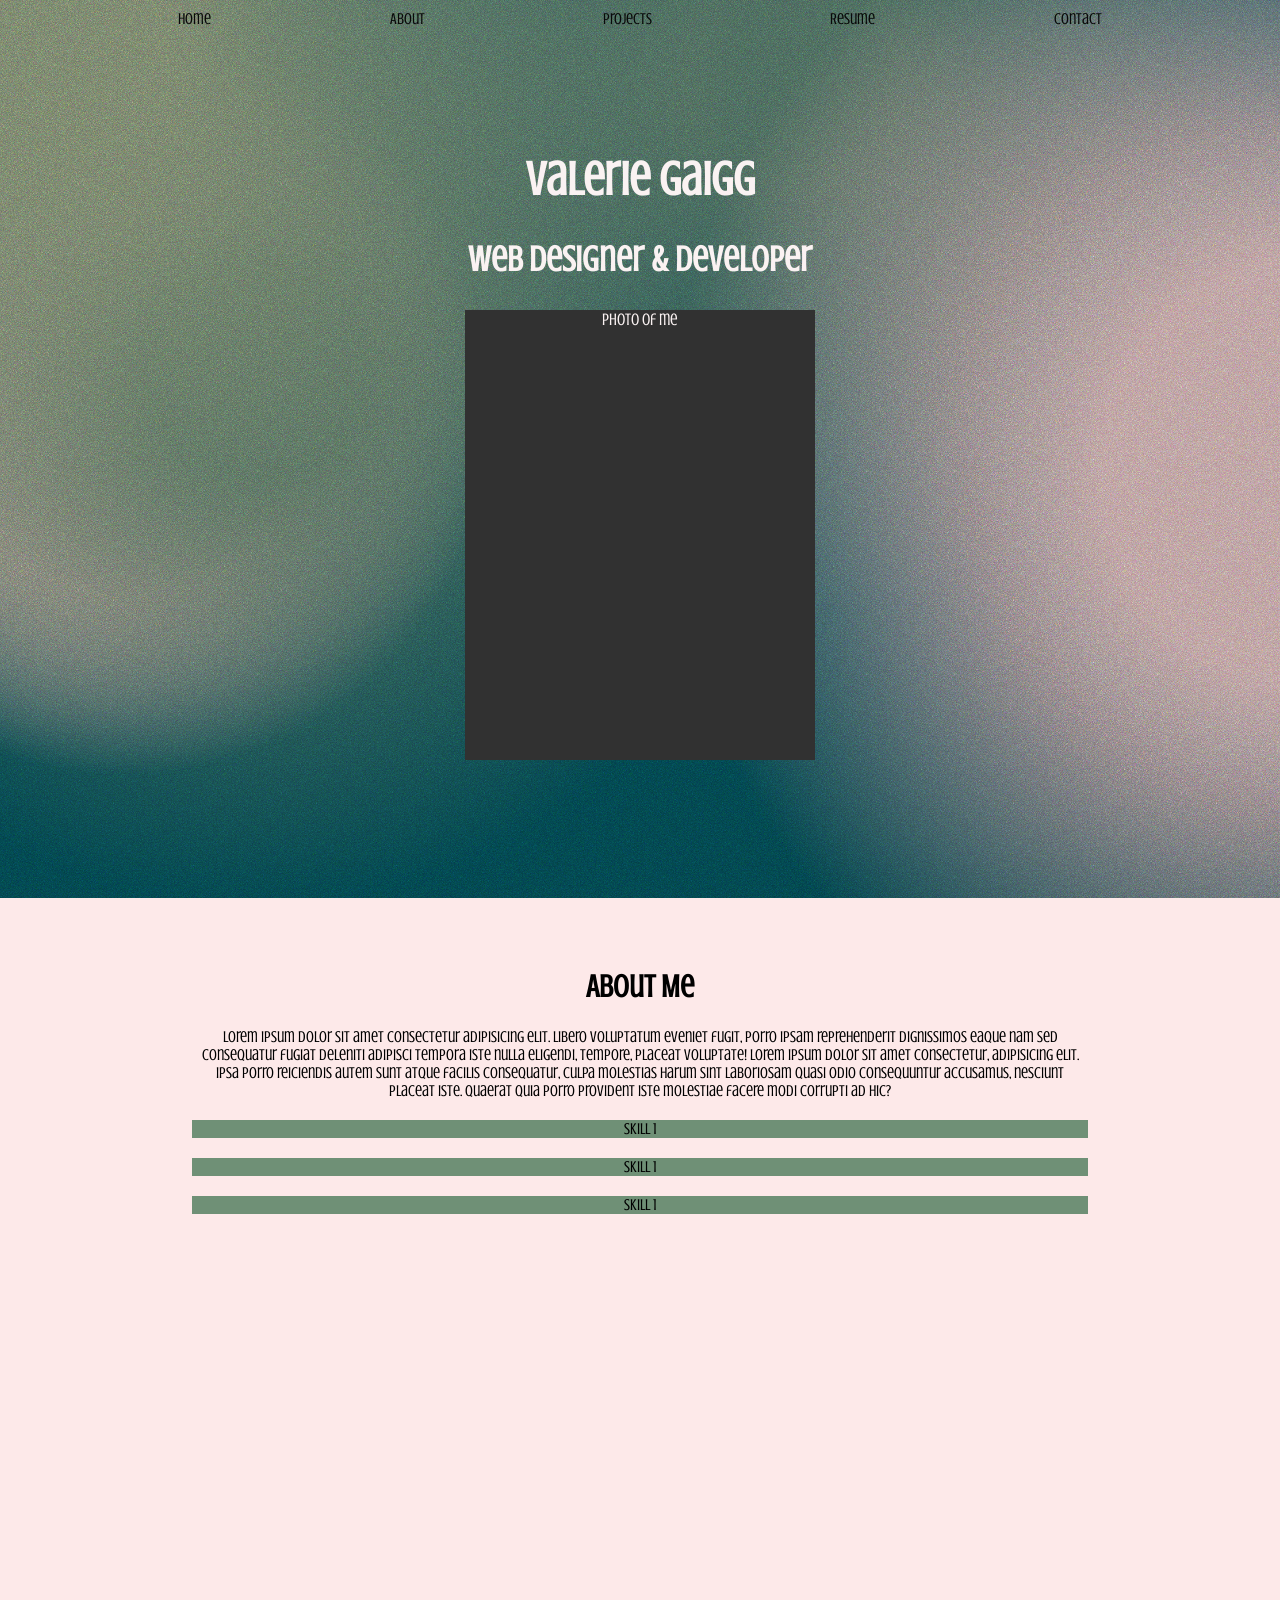
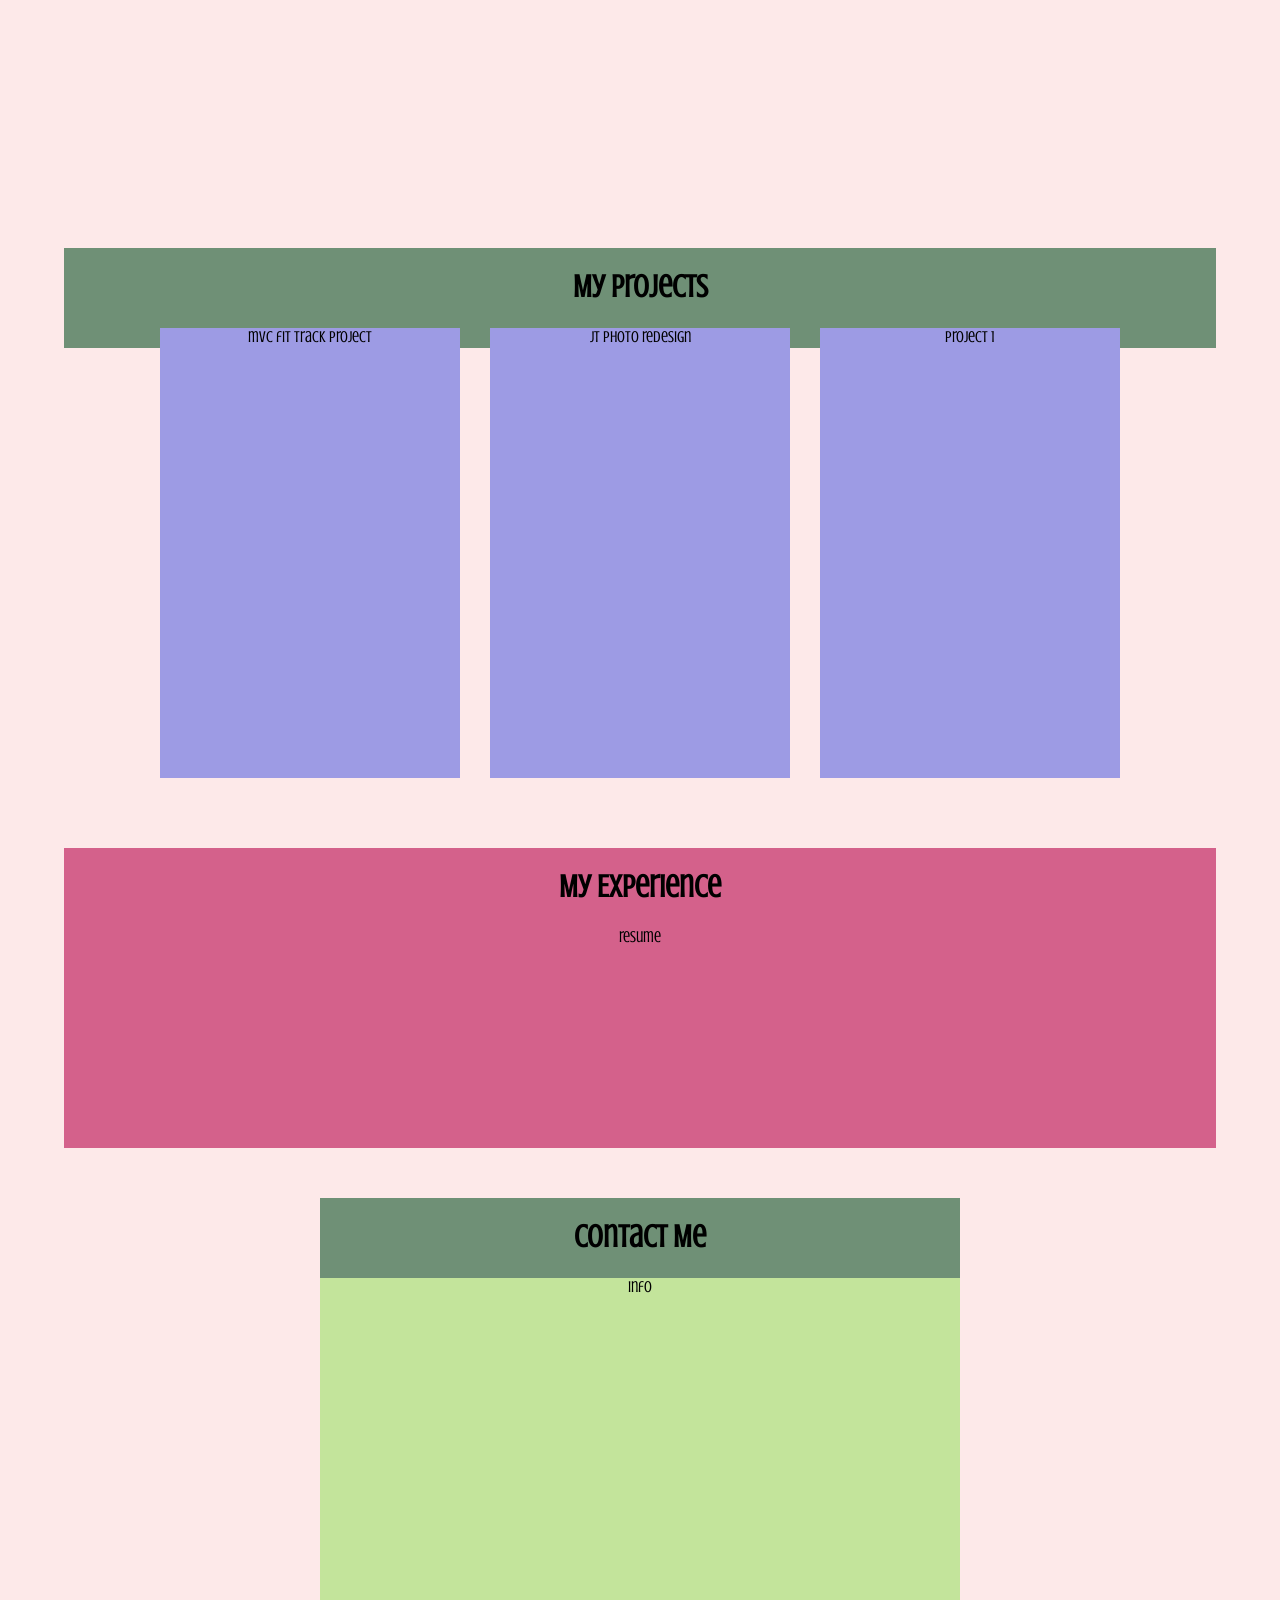
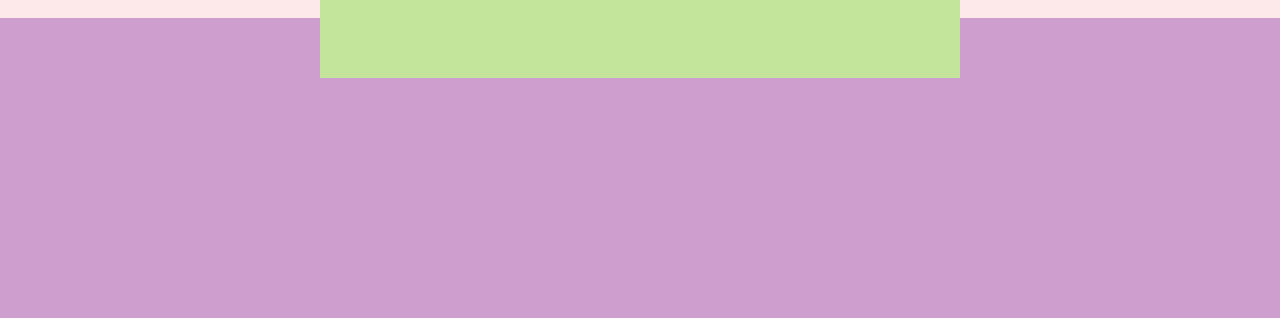
==== index.html @ 93179ba7 "commit 2" ====
<!DOCTYPE html>
<html lang="en">
<head>
    <meta charset="UTF-8">
    <meta name="viewport" content="width=device-width, initial-scale=1.0">
    <link rel="stylesheet" href="style.css">
    <title>Document</title>
</head>
<body>
    <main>
        <nav>
                <a href="#hero">Home</a>
                <a href="#about">About</a>
                <a href="#projects">Projects</a>
                <a href="#resume">Resume</a>
                <a href="#contact">Contact</a>
            </nav>
        <div id="hero" class="hero"> 
        </div>
        <div class="profile">
            <h1>Valerie Gaigg</h1>
            <h2>Web Designer & Developer</h2>
            <div class="profilepic"> photo of me </div>
        </div>
        <div id="about" class="about">
            <div>
                <h1>About Me</h1>
            <p>Lorem ipsum dolor sit amet consectetur adipisicing   elit. Libero voluptatum eveniet fugit, porro ipsam reprehenderit dignissimos eaque nam sed consequatur fugiat deleniti adipisci tempora iste nulla eligendi, tempore, placeat voluptate! Lorem ipsum dolor sit amet consectetur, adipisicing elit. Ipsa porro reiciendis autem sunt atque facilis consequatur, culpa molestias harum sint laboriosam quasi odio consequuntur accusamus, nesciunt placeat iste. Quaerat quia porro provident iste molestiae facere modi corrupti ad hic?</p>
            </div>
            <div>skill 1</div>
            <div>skill 1</div>
            <div>skill 1</div>
        </div>
        <div id="projects" class="projects">
            <div>
                <h1>My Projects</h1>
                <div class="prj">
                    <div>mvc fit track project</div>
                    <div>jt photo redesign</div>
                    <div>project 1</div>
                </div>
            </div>
        </div> 
        <div id="resume" class="resume">
                <h1>My Experience</h1>
                <div>resume</div>
        </div>
        <div id="contact" class="contact">
                <h1>Contact Me</h1>
                <div>info</div>
        </div>
        
        <footer></footer>
    </main>
</body>
</html>
---- style.css ----
@font-face {
    font-family: 'Crushed Regular';
    font-style: normal;
    font-weight: 200;
    src: local('Crushed Regular'), url('Crushed-Regular.woff') format('woff');
    }

body{
    --background: rgb(253, 233, 233);
    margin: 0;
    padding: 0;
    font-family:'Crushed Regular';
    font-size: 1em;  
    background-color: var(--background);
}

main{
    margin-left: auto;
    margin-right: auto;
    width: 100%;
    display: flex;
    justify-content: center;
    align-items: center;
    flex-direction: column;
    text-align: center;
}

nav{
    position: sticky;
    z-index: 10;
    top: 10px;
    width: 100%;
    display: flex;
    justify-content: space-evenly;
}
nav a {
    color: rgb(9, 9, 9);
    text-decoration: none;
}
nav a:hover {
    color: rgb(56, 96, 91);
}

h1{
    text-align: center;
}

.hero{
    margin-top: -20px;
    width: 100%;
    height: 100vh;
}
.profile{
    position: absolute;
    top: 120px;
    color:rgb(250, 242, 242);
    text-align: center;
    font-size: 1.5em;
    width: 100%;
    height: 600px;
}
.profilepic{
    font-size: .7em;
    margin-left: auto;
    margin-right: auto;
    width: 350px;
    height: 450px;
    background-color: rgb(49, 49, 49);
    
}
.about{
    height: 100vh;
    padding-top: 50px;
}
.about div{
    margin: 20px auto;
    width: 70%;
    background-color: rgb(111, 144, 118);
}
.about div:first-of-type{
    margin-top: 0px;
    background-color: var(--background);
}

.projects{
    background-color: rgb(111, 144, 118);
    margin: 0px 0px 0px 0px;
    width: 90%;
    height: 100px;
}
.prj{
    display: flex;
    justify-content: center;
    align-items: center;
    gap: 30px;
}
.prj div{
    width: 300px;
    height: 450px;
    background-color: rgb(157, 155, 228);
}

.resume{
    width: 90%;
    height: 300px;
    margin: 500px 0px 0px 0px;
    background-color: rgb(212, 97, 139);
}

.contact{
    background-color: rgb(111, 144, 118);
    position: relative;
    z-index: 2;
    width: 50%;
    margin: 50px 0px 0px 0px;
}
.contact div{
    height: 400px;
    background-color: rgb(195, 228, 155);
}


footer{
    position: relative;
    z-index: 1;
    margin-top: -60px;
    width: 100%;
    height: 300px;
    background-color: rgb(206, 159, 206);
}

@media (max-width: 700px) {
    .prj{
        flex-direction: column;
    }

    .resume{
        margin-top: 1480px;
    }
}


@keyframes ani-hero {
    0% {
        --s-start-0: 9.607184652436587%;
        --s-end-0: 46.553805035598664%;
        --c-0: hsla(90, 10%, 41%, 1);
        --x-0: 2%;
        --y-0: 3%;
        --c-1: hsla(155, 17%, 31%, 1);
        --s-start-1: 9.607184652436587%;
        --s-end-1: 46.553805035598664%;
        --x-1: 20%;
        --y-1: 41%;
        --y-2: 52.52623912935307%;
        --x-2: 102.92309647524728%;
        --c-2: hsla(1, 17%, 62%, 1);
        --s-start-2: 15.296741273787811%;
        --s-end-2: 46.736404479143886%;
        --y-3: 45.18807593562202%;
        --x-3: 9.69991016871257%;
        --c-3: hsla(1, 17%, 62%, 1);
        --s-start-3: 15.296741273787811%;
        --s-end-3: 29.445605557320256%;
        --y-4: 9%;
        --x-4: 62%;
        --s-start-4: 9.607184652436587%;
        --s-end-4: 46.553805035598664%;
        --c-4: hsla(155, 17%, 31%, 1);
        --y-5: 88.97221474282834%;
        --x-5: 90.14936773382772%;
        --s-start-5: 7.386401940264009%;
        --s-end-5: 28.726764092851464%;
        --c-5: hsla(187, 87%, 13%, 1);
    }

    100% {
        --s-start-0: 9.607184652436587%;
        --s-end-0: 43.12105913304571%;
        --c-0: hsla(90, 10%, 41%, 0.57);
        --x-0: 31%;
        --y-0: 35%;
        --c-1: hsla(155, 17%, 31%, 1);
        --s-start-1: 9.607184652436587%;
        --s-end-1: 48.858759404100496%;
        --x-1: 5%;
        --y-1: 69%;
        --y-2: 102.56305145760568%;
        --x-2: 10.367964132211872%;
        --c-2: hsla(1, 17%, 62%, 1);
        --s-start-2: 9.607184652436587%;
        --s-end-2: 31.020763260806614%;
        --y-3: 0%;
        --x-3: 68%;
        --c-3: hsla(1, 17%, 62%, 1);
        --s-start-3: 9.607184652436587%;
        --s-end-3: 38.99126559584888%;
        --y-4: 76.47713542602985%;
        --x-4: 67.10976778219052%;
        --s-start-4: 9.607184652436587%;
        --s-end-4: 48.858759404100496%;
        --c-4: hsla(155, 17%, 31%, 1);
        --y-5: 61.948060859571626%;
        --x-5: 26.937063343079966%;
        --s-start-5: 9.607184652436587%;
        --s-end-5: 48.858759404100496%;
        --c-5: hsla(187, 95%, 9%, 1);
    }
}

@property --s-start-0 {
    syntax: '<percentage>';
    inherits: false;
    initial-value: 9.607184652436587%
}

@property --s-end-0 {
    syntax: '<percentage>';
    inherits: false;
    initial-value: 46.553805035598664%
}

@property --c-0 {
    syntax: '<color>';
    inherits: false;
    initial-value: hsla(90, 10%, 41%, 1)
}

@property --x-0 {
    syntax: '<percentage>';
    inherits: false;
    initial-value: 2%
}

@property --y-0 {
    syntax: '<percentage>';
    inherits: false;
    initial-value: 3%
}

@property --c-1 {
    syntax: '<color>';
    inherits: false;
    initial-value: hsla(155, 17%, 31%, 1)
}

@property --s-start-1 {
    syntax: '<percentage>';
    inherits: false;
    initial-value: 9.607184652436587%
}

@property --s-end-1 {
    syntax: '<percentage>';
    inherits: false;
    initial-value: 46.553805035598664%
}

@property --x-1 {
    syntax: '<percentage>';
    inherits: false;
    initial-value: 20%
}

@property --y-1 {
    syntax: '<percentage>';
    inherits: false;
    initial-value: 41%
}

@property --y-2 {
    syntax: '<percentage>';
    inherits: false;
    initial-value: 52.52623912935307%
}

@property --x-2 {
    syntax: '<percentage>';
    inherits: false;
    initial-value: 102.92309647524728%
}

@property --c-2 {
    syntax: '<color>';
    inherits: false;
    initial-value: hsla(1, 17%, 62%, 1)
}

@property --s-start-2 {
    syntax: '<percentage>';
    inherits: false;
    initial-value: 15.296741273787811%
}

@property --s-end-2 {
    syntax: '<percentage>';
    inherits: false;
    initial-value: 46.736404479143886%
}

@property --y-3 {
    syntax: '<percentage>';
    inherits: false;
    initial-value: 45.18807593562202%
}

@property --x-3 {
    syntax: '<percentage>';
    inherits: false;
    initial-value: 9.69991016871257%
}

@property --c-3 {
    syntax: '<color>';
    inherits: false;
    initial-value: hsla(1, 17%, 62%, 1)
}

@property --s-start-3 {
    syntax: '<percentage>';
    inherits: false;
    initial-value: 15.296741273787811%
}

@property --s-end-3 {
    syntax: '<percentage>';
    inherits: false;
    initial-value: 29.445605557320256%
}

@property --y-4 {
    syntax: '<percentage>';
    inherits: false;
    initial-value: 9%
}

@property --x-4 {
    syntax: '<percentage>';
    inherits: false;
    initial-value: 62%
}

@property --s-start-4 {
    syntax: '<percentage>';
    inherits: false;
    initial-value: 9.607184652436587%
}

@property --s-end-4 {
    syntax: '<percentage>';
    inherits: false;
    initial-value: 46.553805035598664%
}

@property --c-4 {
    syntax: '<color>';
    inherits: false;
    initial-value: hsla(155, 17%, 31%, 1)
}

@property --y-5 {
    syntax: '<percentage>';
    inherits: false;
    initial-value: 88.97221474282834%
}

@property --x-5 {
    syntax: '<percentage>';
    inherits: false;
    initial-value: 90.14936773382772%
}

@property --s-start-5 {
    syntax: '<percentage>';
    inherits: false;
    initial-value: 7.386401940264009%
}

@property --s-end-5 {
    syntax: '<percentage>';
    inherits: false;
    initial-value: 28.726764092851464%
}

@property --c-5 {
    syntax: '<color>';
    inherits: false;
    initial-value: hsla(187, 87%, 13%, 1)
}

#hero {
    --c-0: hsla(90, 10%, 41%, 1);
    --x-0: 2%;
    --y-0: 3%;
    --c-1: hsla(155, 17%, 31%, 1);
    --x-1: 20%;
    --y-1: 41%;
    --y-2: 52.52623912935307%;
    --x-2: 102.92309647524728%;
    --c-2: hsla(1, 17%, 62%, 1);
    --y-3: 45.18807593562202%;
    --x-3: 9.69991016871257%;
    --c-3: hsla(1, 17%, 62%, 1);
    --y-4: 9%;
    --x-4: 62%;
    --c-4: hsla(155, 17%, 31%, 1);
    --y-5: 88.97221474282834%;
    --x-5: 90.14936773382772%;
    --c-5: hsla(187, 87%, 13%, 1);
    ;
    background-color: hsla(187, 91%, 14%, 1);
    background-image: url("data:image/svg+xml,%3Csvg viewBox='0 0 1746 1746' xmlns='http://www.w3.org/2000/svg'%3E%3Cfilter id='noiseFilter'%3E%3CfeTurbulence type='fractalNoise' baseFrequency='0.65' numOctaves='3' stitchTiles='stitch'/%3E%3C/filter%3E%3Crect width='100%25' height='100%25' filter='url(%23noiseFilter)'/%3E%3C/svg%3E"), radial-gradient(circle at var(--x-0) var(--y-0), var(--c-0) var(--s-start-0), transparent var(--s-end-0)), radial-gradient(circle at var(--x-1) var(--y-1), var(--c-1) var(--s-start-1), transparent var(--s-end-1)), radial-gradient(circle at var(--x-2) var(--y-2), var(--c-2) var(--s-start-2), transparent var(--s-end-2)), radial-gradient(circle at var(--x-3) var(--y-3), var(--c-3) var(--s-start-3), transparent var(--s-end-3)), radial-gradient(circle at var(--x-4) var(--y-4), var(--c-4) var(--s-start-4), transparent var(--s-end-4)), radial-gradient(circle at var(--x-5) var(--y-5), var(--c-5) var(--s-start-5), transparent var(--s-end-5));
    animation: ani-hero 20s linear infinite alternate-reverse;
    background-blend-mode: overlay, normal, normal, normal, normal, normal, normal;
    will-change: transform, opacity;
    contain: paint
}
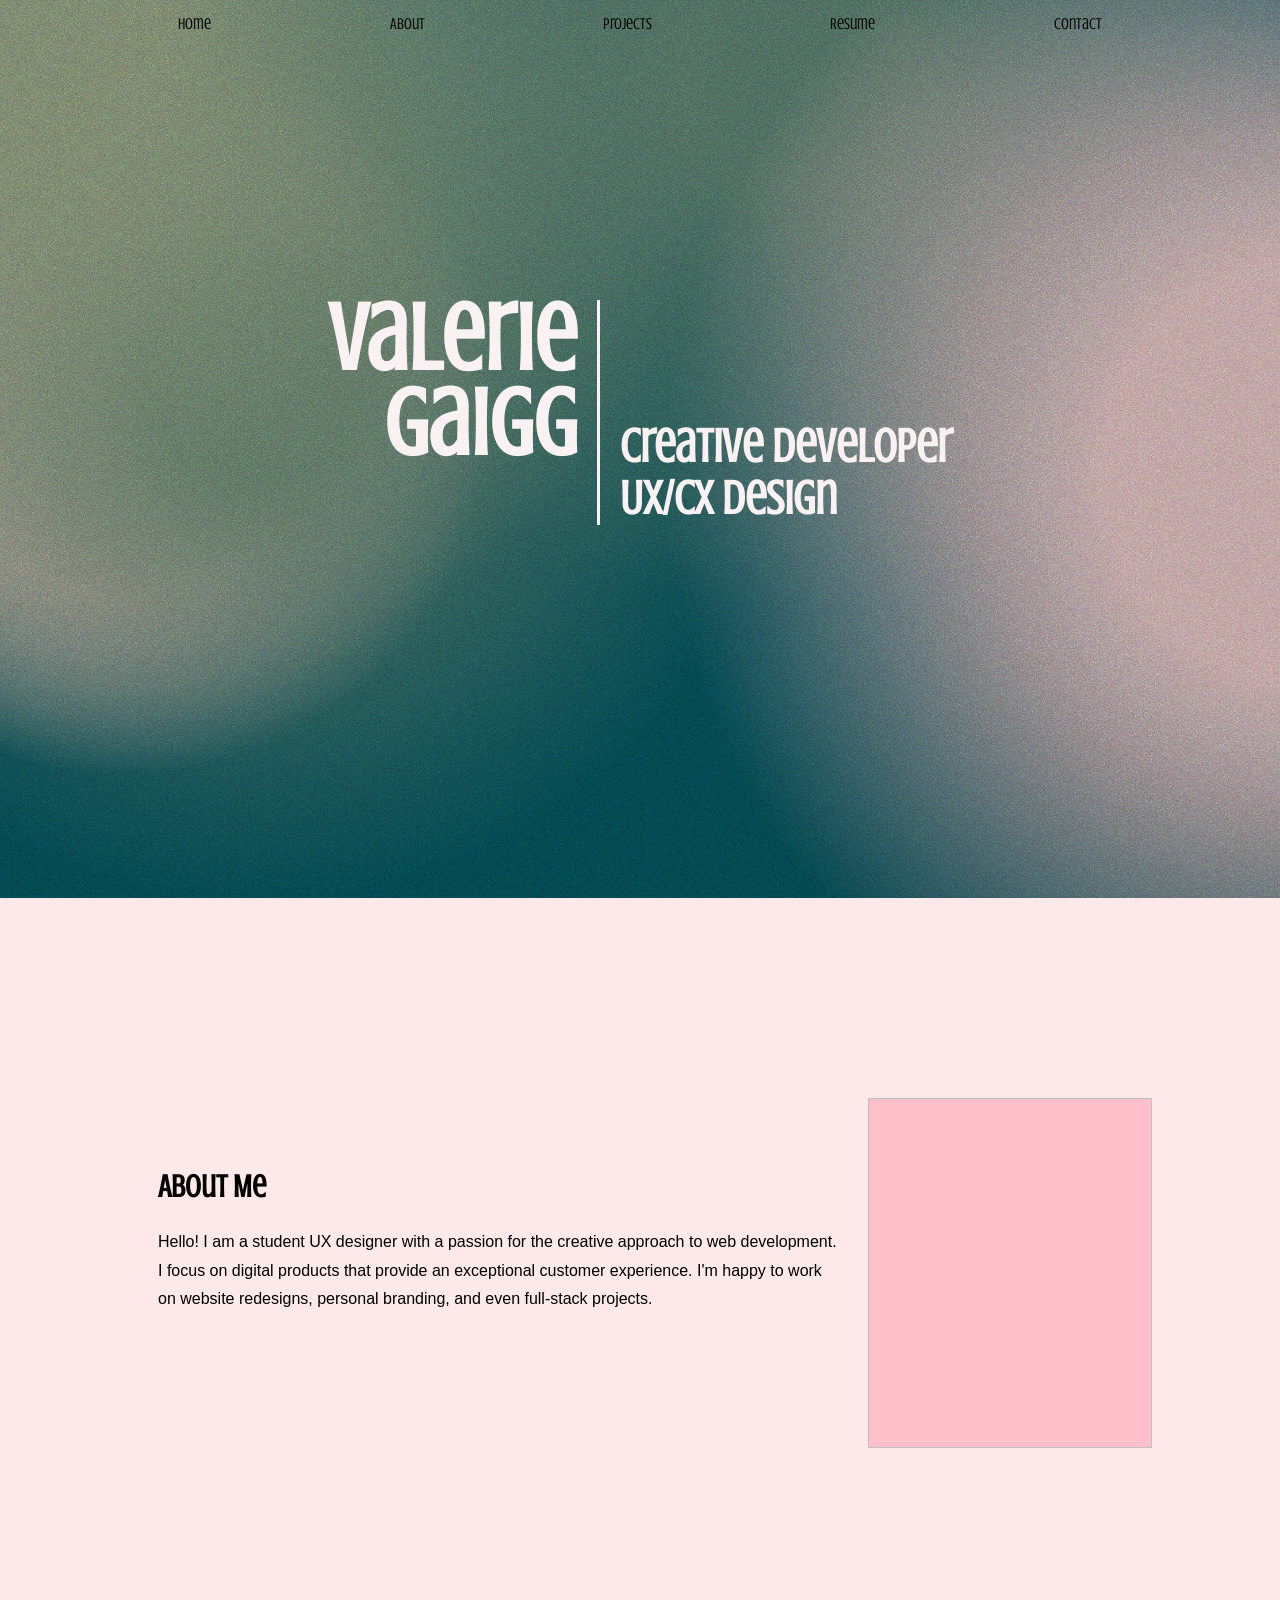
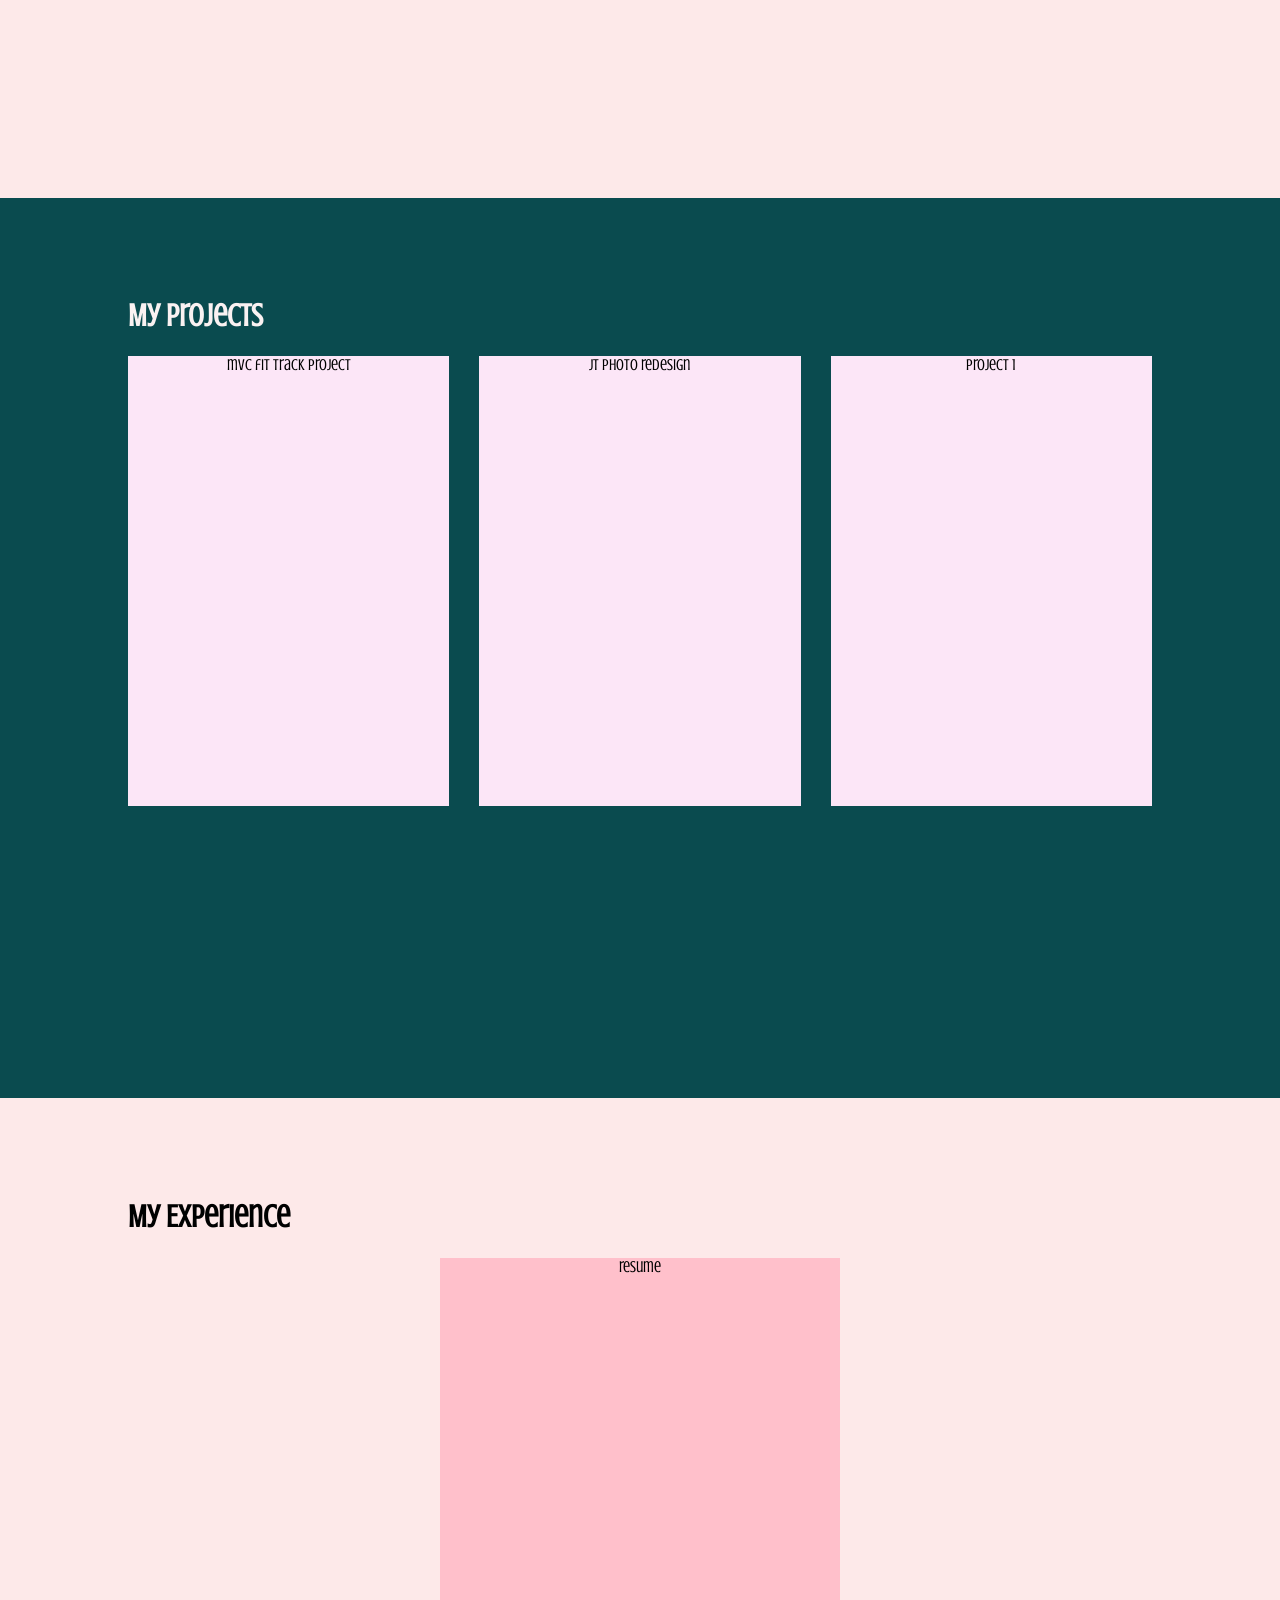
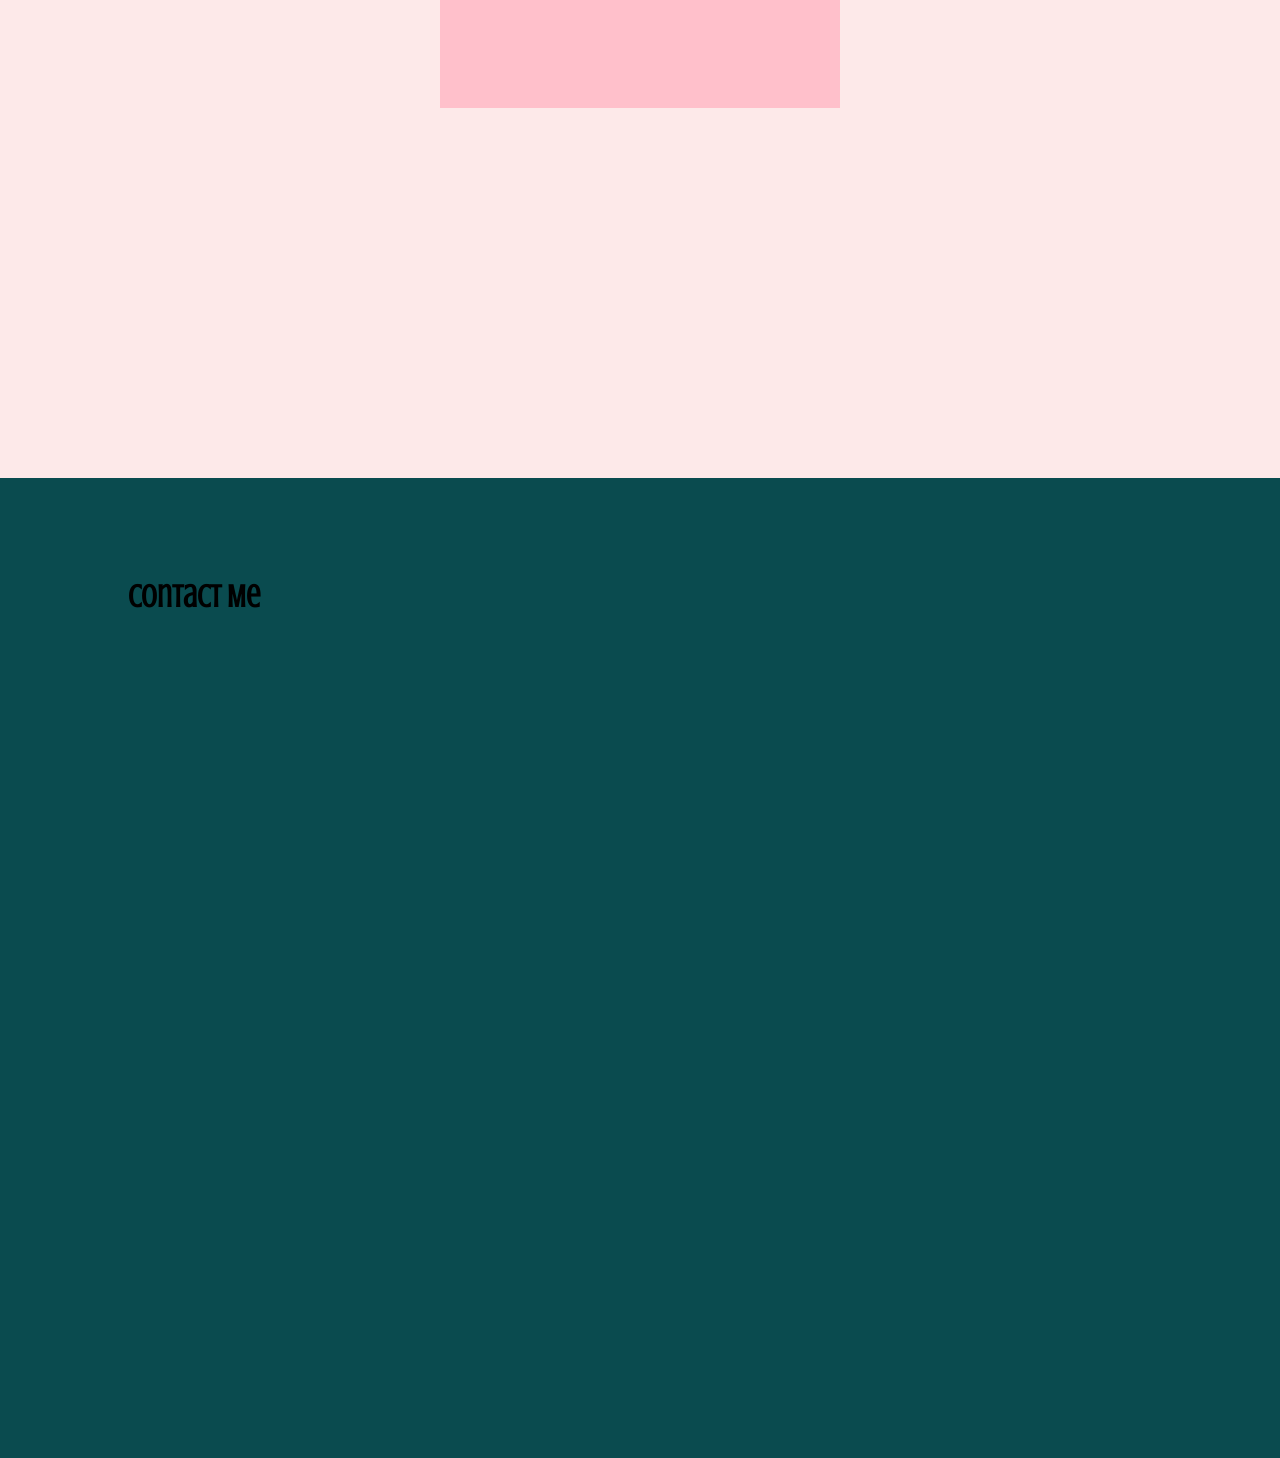
==== commit 74045b34: "fixed format" ====
--- a/index.html
+++ b/index.html
@@ -18,21 +18,24 @@
         <div id="hero" class="hero"> 
         </div>
         <div class="profile">
-            <h1>Valerie Gaigg</h1>
-            <h2>Web Designer & Developer</h2>
-            <div class="profilepic"> photo of me </div>
+            <div>
+                <h1>Valerie</h1>
+                <h1>Gaigg</h1>
+            </div>
+            <div>
+                <h2>Creative Developer</h2>
+                <h2>UX/CX Design</h2>
+            </div>
         </div>
         <div id="about" class="about">
             <div>
                 <h1>About Me</h1>
-            <p>Lorem ipsum dolor sit amet consectetur adipisicing   elit. Libero voluptatum eveniet fugit, porro ipsam reprehenderit dignissimos eaque nam sed consequatur fugiat deleniti adipisci tempora iste nulla eligendi, tempore, placeat voluptate! Lorem ipsum dolor sit amet consectetur, adipisicing elit. Ipsa porro reiciendis autem sunt atque facilis consequatur, culpa molestias harum sint laboriosam quasi odio consequuntur accusamus, nesciunt placeat iste. Quaerat quia porro provident iste molestiae facere modi corrupti ad hic?</p>
+            <p>Hello! I am a student UX designer with a passion for the creative approach to web development. I focus on digital products that provide an exceptional customer experience. I'm happy to work on website redesigns, personal branding, and even full-stack projects. </p>
             </div>
-            <div>skill 1</div>
-            <div>skill 1</div>
-            <div>skill 1</div>
+            <img />
         </div>
         <div id="projects" class="projects">
-            <div>
+            <div class="prjshell">
                 <h1>My Projects</h1>
                 <div class="prj">
                     <div>mvc fit track project</div>
@@ -46,11 +49,10 @@
                 <div>resume</div>
         </div>
         <div id="contact" class="contact">
+            <div>
                 <h1>Contact Me</h1>
-                <div>info</div>
+            </div>
         </div>
-        
-        <footer></footer>
     </main>
 </body>
 </html>
--- a/style.css
+++ b/style.css
@@ -28,7 +28,7 @@
 nav{
     position: sticky;
     z-index: 10;
-    top: 10px;
+    top: 15px;
     width: 100%;
     display: flex;
     justify-content: space-evenly;
@@ -38,11 +38,17 @@
     text-decoration: none;
 }
 nav a:hover {
-    color: rgb(56, 96, 91);
+    color: rgb(68, 115, 109);
 }
 
 h1{
-    text-align: center;
+    text-align: left;
+}
+
+p{
+    font-family:'Lucida Sans', 'Lucida Sans Regular', 'Lucida Grande', 'Lucida Sans Unicode', Geneva, Verdana, sans-serif;
+    text-align: left;
+    line-height: 1.8em;
 }
 
 .hero{
@@ -52,28 +58,50 @@
 }
 .profile{
     position: absolute;
-    top: 120px;
+    top: 300px;
     color:rgb(250, 242, 242);
-    text-align: center;
-    font-size: 1.5em;
+    display: flex;
+    justify-content: center;
     width: 100%;
-    height: 600px;
-}
-.profilepic{
-    font-size: .7em;
-    margin-left: auto;
-    margin-right: auto;
-    width: 350px;
-    height: 450px;
-    background-color: rgb(49, 49, 49);
-    
-}
+    height: auto;
+}
+.profile div:nth-of-type(1){
+    line-height: 1.3em;
+    margin-right: 20px;
+    margin-top: -35px;
+}
+.profile div:nth-of-type(2){
+    text-align: left;
+    line-height: .8em;
+    padding-left: 20px;
+    padding-top: 100px;
+    border-left: 3px solid rgb(250, 242, 242);
+}
+.profile h1{
+    font-size: 600%;
+    text-align: right;
+}
+
+.profile h2{
+    font-size: 300%;
+}
+.profile h2:nth-of-type(2){
+    margin-bottom: 20px;
+}
+
 .about{
+    display: flex;
+    width: 80%;
     height: 100vh;
-    padding-top: 50px;
+}
+img{
+    margin-top: 200px;
+    width: 300px;
+    height: 350px;
+    background-color: pink;
 }
 .about div{
-    margin: 20px auto;
+    padding: 250px 30px 0px 30px;
     width: 70%;
     background-color: rgb(111, 144, 118);
 }
@@ -83,10 +111,17 @@
 }
 
 .projects{
-    background-color: rgb(111, 144, 118);
+    background-color: rgb(10, 75, 79);
     margin: 0px 0px 0px 0px;
-    width: 90%;
-    height: 100px;
+    width: 100%;
+    height: 100vh;
+}
+.prjshell{
+    margin: 100px auto;
+    width: 80%;
+}
+.projects h1{
+    color:rgb(250, 242, 242);
 }
 .prj{
     display: flex;
@@ -95,49 +130,34 @@
     gap: 30px;
 }
 .prj div{
-    width: 300px;
+    width: 33%;
     height: 450px;
-    background-color: rgb(157, 155, 228);
+    background-color: rgb(252, 230, 247);
 }
 
 .resume{
-    width: 90%;
-    height: 300px;
-    margin: 500px 0px 0px 0px;
-    background-color: rgb(212, 97, 139);
+    width: 80%;
+    height: 100vh;
+    padding-top: 80px;
+}
+.resume div{
+    width: 400px;
+    height: 450px;
+    background-color: pink;
+    margin: 0 auto;
 }
 
 .contact{
-    background-color: rgb(111, 144, 118);
-    position: relative;
-    z-index: 2;
-    width: 50%;
-    margin: 50px 0px 0px 0px;
+    background-color: rgb(10, 75, 79);
+    padding-top: 80px;
+    width: 100%;
+    height: 100vh;
 }
 .contact div{
-    height: 400px;
-    background-color: rgb(195, 228, 155);
-}
-
-
-footer{
-    position: relative;
-    z-index: 1;
-    margin-top: -60px;
-    width: 100%;
-    height: 300px;
-    background-color: rgb(206, 159, 206);
-}
-
-@media (max-width: 700px) {
-    .prj{
-        flex-direction: column;
-    }
-
-    .resume{
-        margin-top: 1480px;
-    }
-}
+    width: 80%;
+     margin: 0 auto;
+}
+
 
 
 @keyframes ani-hero {
@@ -414,4 +434,71 @@
     background-blend-mode: overlay, normal, normal, normal, normal, normal, normal;
     will-change: transform, opacity;
     contain: paint
+}
+
+@media (max-width: 700px) {
+
+    #hero{
+        background-color: rgb(10, 75, 79);
+        background-image: none;
+        animation: none;
+    }
+
+    .profile{
+        top: 175px;
+        flex-direction: column;
+        width: 75%;
+    }
+
+    .profile div:nth-of-type(1){
+        border-right: 3px solid rgb(250, 242, 242);
+        padding-right: 20px;
+        padding-bottom: 20px;
+    }
+    .profile h1:nth-of-type(1){
+        margin-top: 30px;
+    }
+    .profile h2:nth-of-type(1){
+        line-height: 1.1em;
+    }
+
+    .about{
+        padding: 0px 0px 65px 0px;
+        height: auto;
+        flex-direction: column-reverse;
+        align-items: center;
+    }
+    .about div{
+        padding-top: 5px;
+    }
+    .about img{
+        margin-top: 50px;
+    }
+
+     .prj{
+        flex-direction: column;
+    }
+
+    .prj div{
+        width: 100%;
+    }
+
+    .projects{
+        height: auto;
+    }
+
+    .resume{
+       height: auto;
+    }
+    .resume div{
+    width: 300px;
+    height: 350px;
+    background-color: pink;
+    margin: 20px auto 60px auto;
+    }
+
+    .contact{
+        height: 600px;
+    }
+
 }
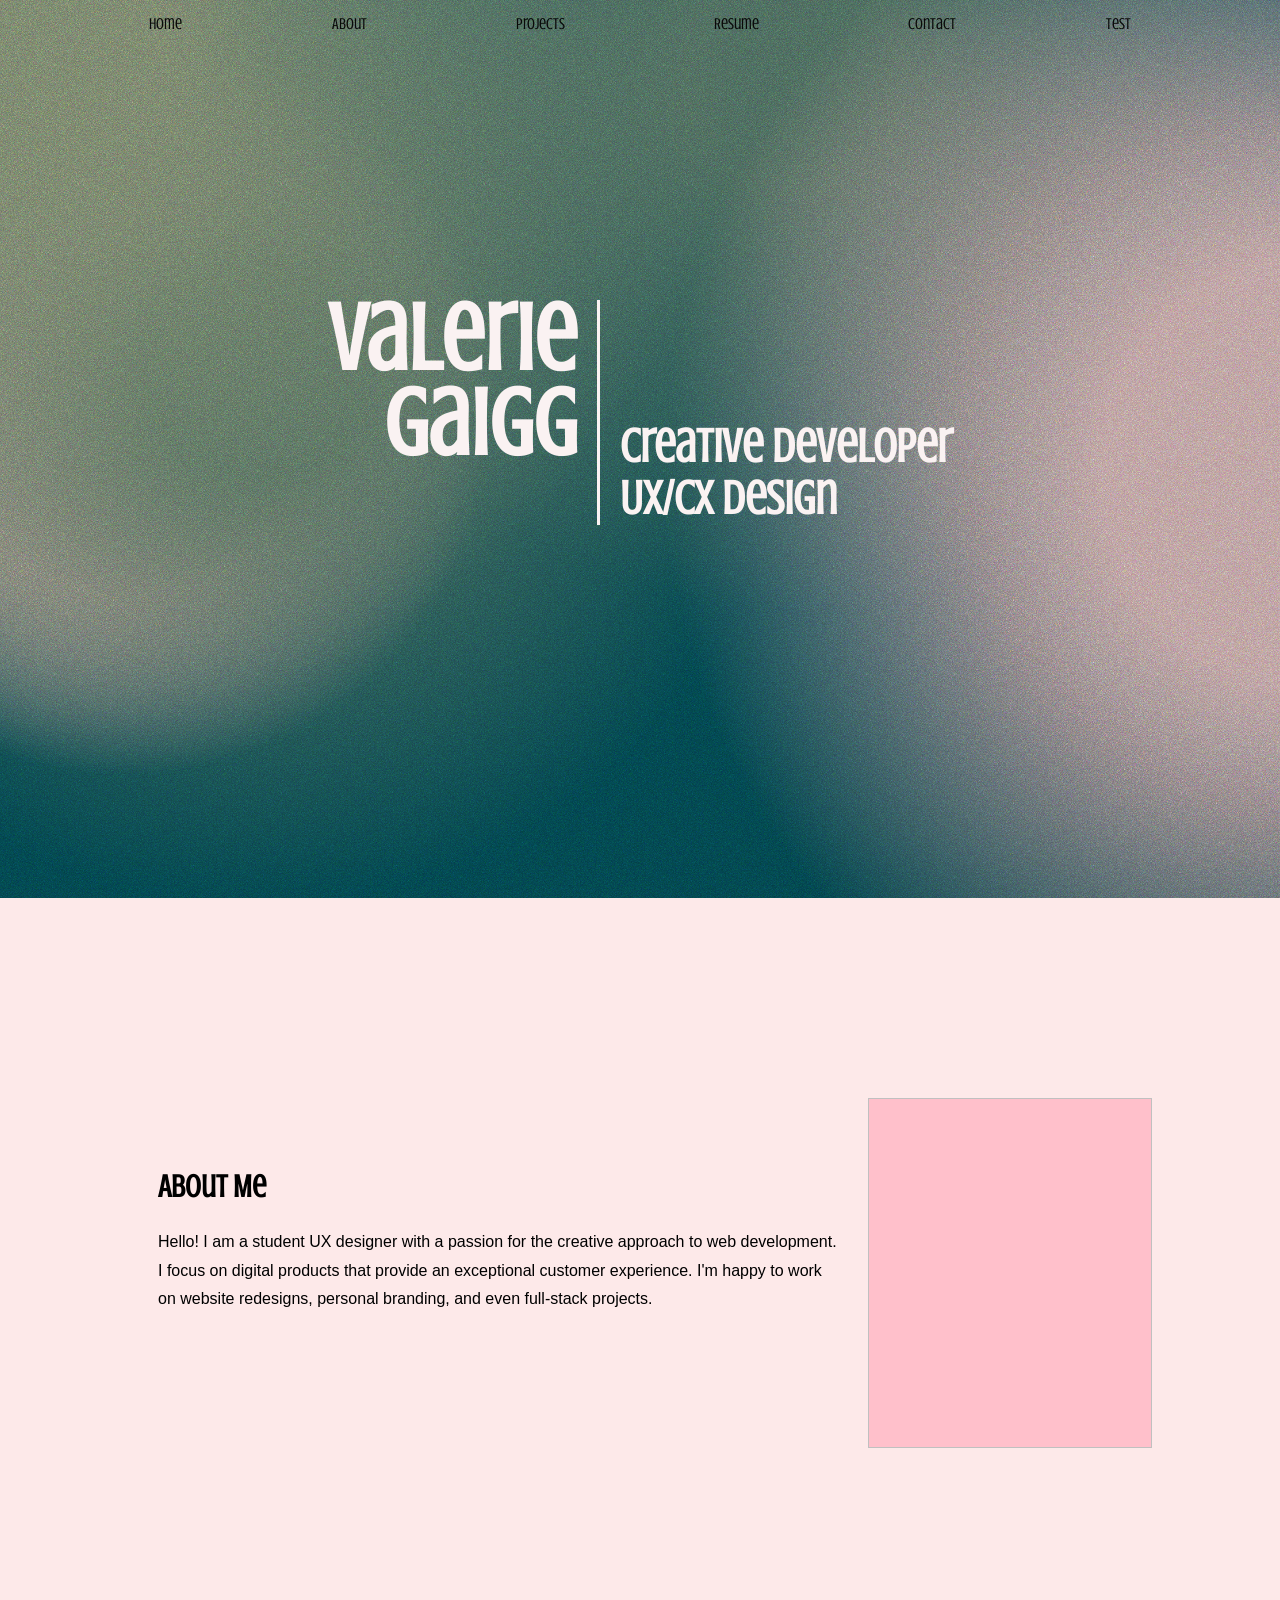
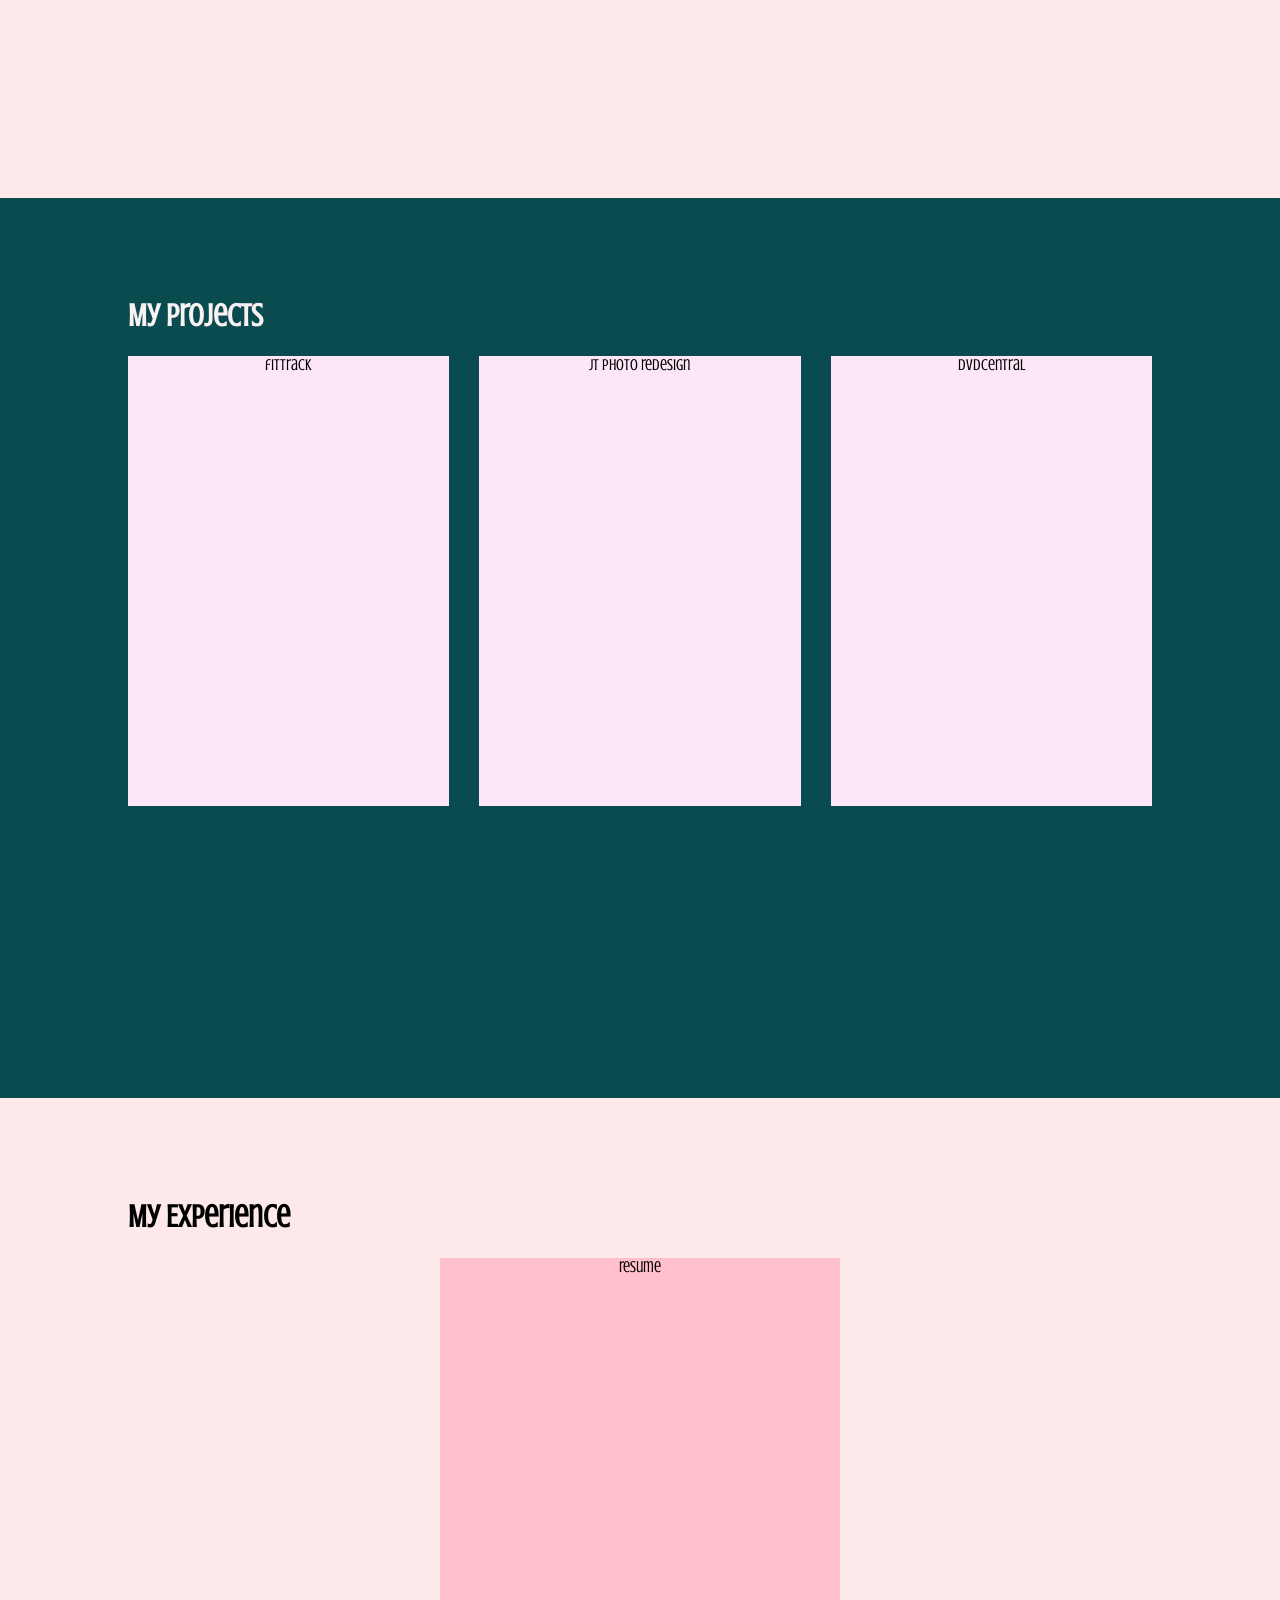
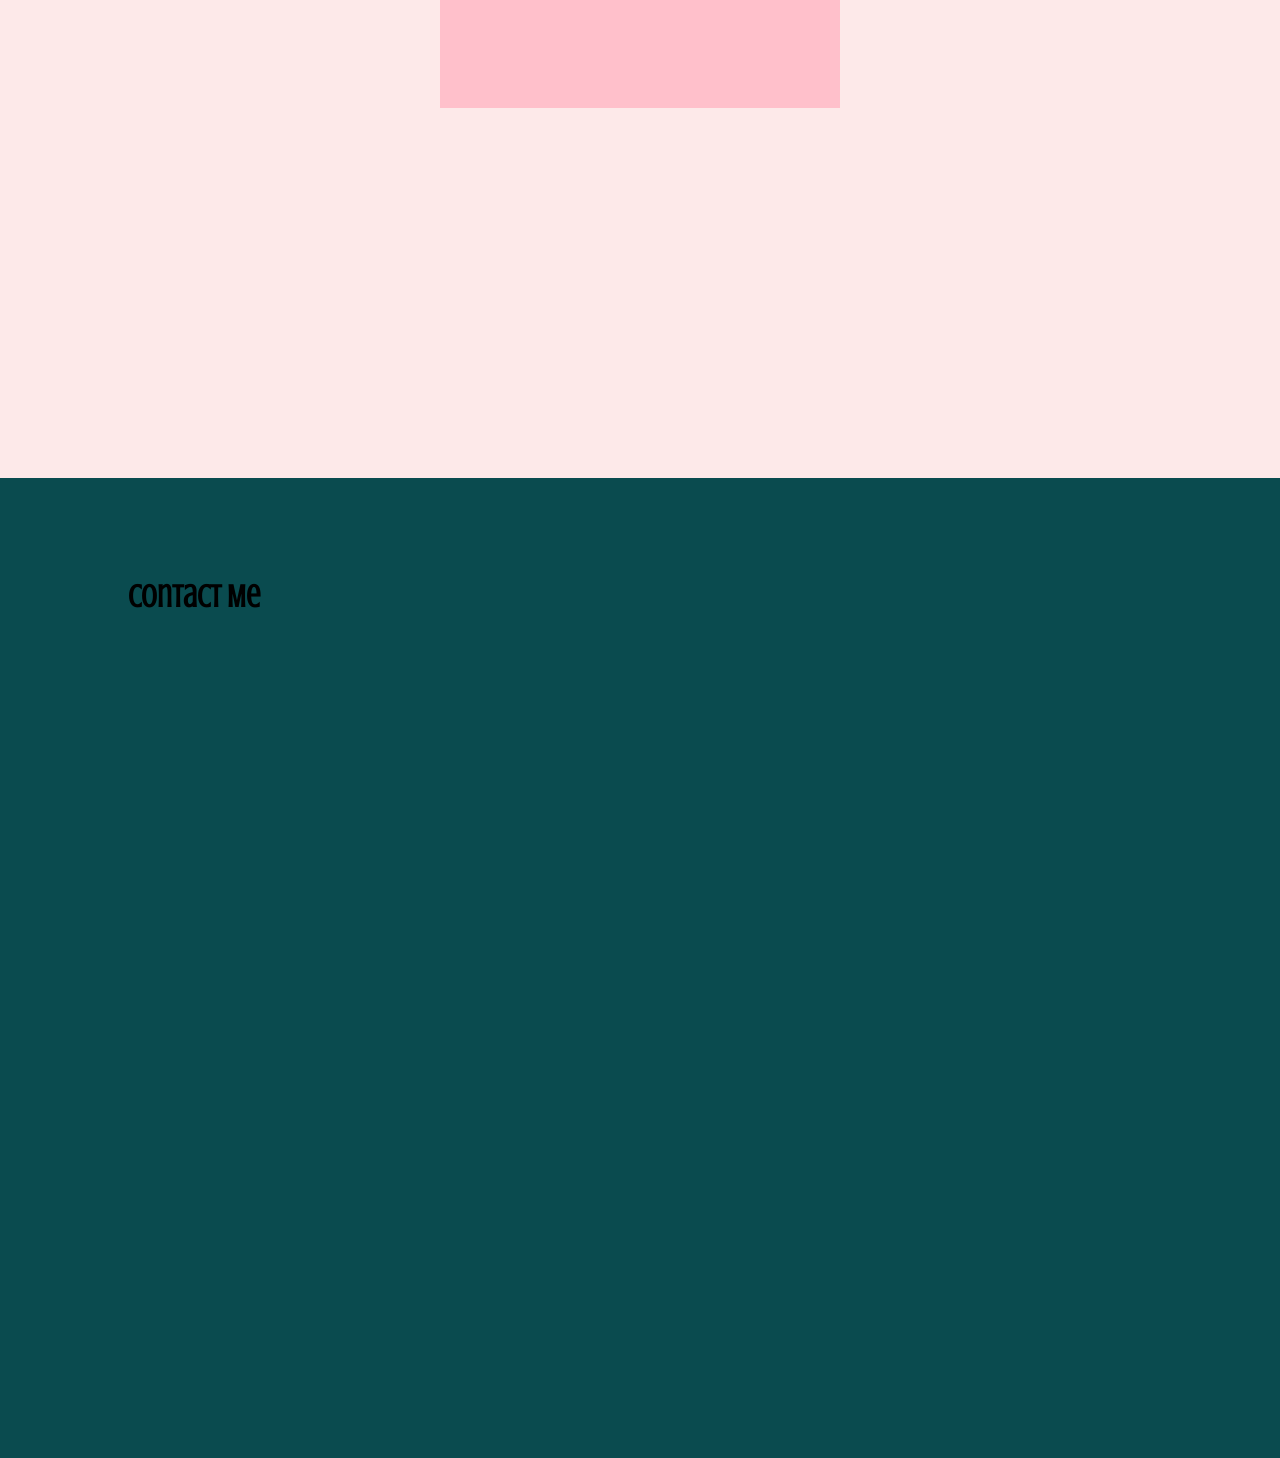
==== commit e4346bb0: "updated nav" ====
--- a/index.html
+++ b/index.html
@@ -4,7 +4,8 @@
     <meta charset="UTF-8">
     <meta name="viewport" content="width=device-width, initial-scale=1.0">
     <link rel="stylesheet" href="style.css">
-    <title>Document</title>
+    <script src="site.js" defer></script>
+    <title>Valerie Gaigg | Portfolio</title>
 </head>
 <body>
     <main>
@@ -14,6 +15,7 @@
                 <a href="#projects">Projects</a>
                 <a href="#resume">Resume</a>
                 <a href="#contact">Contact</a>
+                <a href="test.html">test</a>
             </nav>
         <div id="hero" class="hero"> 
         </div>
@@ -38,9 +40,27 @@
             <div class="prjshell">
                 <h1>My Projects</h1>
                 <div class="prj">
-                    <div>mvc fit track project</div>
-                    <div>jt photo redesign</div>
-                    <div>project 1</div>
+                    <div id="prj1">fittrack</div>
+                    <div id="prj2">jt photo redesign</div>
+                    <div id="prj3">dvdcentral</div>
+                </div>
+                <div id="details">
+                    <div id="d-1">
+                        <h1>Fittrack - Agile Project</h1>
+                        <p>Fittrack is a fictitious business website for users to begin their personalized fitness journey. As a self-guided project for my Web Development Capstone, I was placed on an Agile team with 3 other student developers. The team collaborated through many stages of project planning, development, and testing during a 17 week period.</p><p>I focused mainly on front-end development for this project, while occasionally supporting where needed. The biggest takeaway from this experience was learning how to communicate and develop as a team, while keeping our project deadlines in mind.</p>
+                        <h3 class="close" onclick="">Back To Projects</h3>
+                    </div>
+                    <div id="d-2">
+                        <h1>Jennifer Tabbert Photography - Website Renovation</h1>
+                        <p>This project is a website redesign for a local small business photographer. After realizing how out of date the current website was, I decided to propose a new website to the business owner. After discussing places to improve this website, I drafted and presented the first set of wireframes. From here, I spent time making adjustments where needed, analyzing opportunities for SEO, and workly closely with the business owner to create an updated website. I used the Next.js framework, along with React components, to ensure overall website optimization. <br />
+                            <br /> This site is set to launch May 2026.</p>
+                        <h3 class="close" onclick="Close()">Close</h3>
+                    </div>
+                    <div id="d-3">
+                        <h1>DVD Central Project</h1>
+                        <p>DVD Central is a e-commerce website where customers can browse for and purchase movies. During my ASP.NET class, I created this website as part of the coursework. While it lacks aesthetics, I was able to learn the in's and out's of Model-View-Controller framework. I gained confidence in my back-end programming skills throughout the course of this 17 week project. I was also introduced to Azure Devops, where I learned and practiced using project management software.</p>
+                        <h3 class="close" onclick="Close()">Close</h3>
+                    </div>
                 </div>
             </div>
         </div> 
--- a/style.css
+++ b/style.css
@@ -23,6 +23,7 @@
     align-items: center;
     flex-direction: column;
     text-align: center;
+    overflow: clip;
 }
 
 nav{
@@ -130,10 +131,41 @@
     gap: 30px;
 }
 .prj div{
+    cursor: pointer;
     width: 33%;
     height: 450px;
     background-color: rgb(252, 230, 247);
 }
+
+#details{
+    display: none;
+    background-color: var(--background);
+    position: absolute;
+    left: 0;
+    top: 1657px;
+    width: 100%;
+    height: 100vh;
+    overflow: hidden;
+}
+
+#d-1, #d-2, #d-3{
+    display: none;
+    color: black;
+    width: 80%;
+    margin: 100px auto;
+    /* transform: translateX(600px); */
+   
+}
+#details h1{
+    color: black;
+}
+
+.close{
+    cursor: pointer;
+}
+
+
+
 
 .resume{
     width: 80%;
@@ -156,6 +188,11 @@
 .contact div{
     width: 80%;
      margin: 0 auto;
+}
+
+.slideleft{
+    color: red;
+    /* transform: translateX(-500px); */
 }
 
 
@@ -464,7 +501,7 @@
 
     .about{
         padding: 0px 0px 65px 0px;
-        height: auto;
+        height: 820px;
         flex-direction: column-reverse;
         align-items: center;
     }
@@ -475,7 +512,7 @@
         margin-top: 50px;
     }
 
-     .prj{
+    .prj{
         flex-direction: column;
     }
 
@@ -483,8 +520,14 @@
         width: 100%;
     }
 
+
     .projects{
-        height: auto;
+        height: 1650px;
+    }
+
+    #details{
+        height: 1653px;
+        top: 1638px;
     }
 
     .resume{
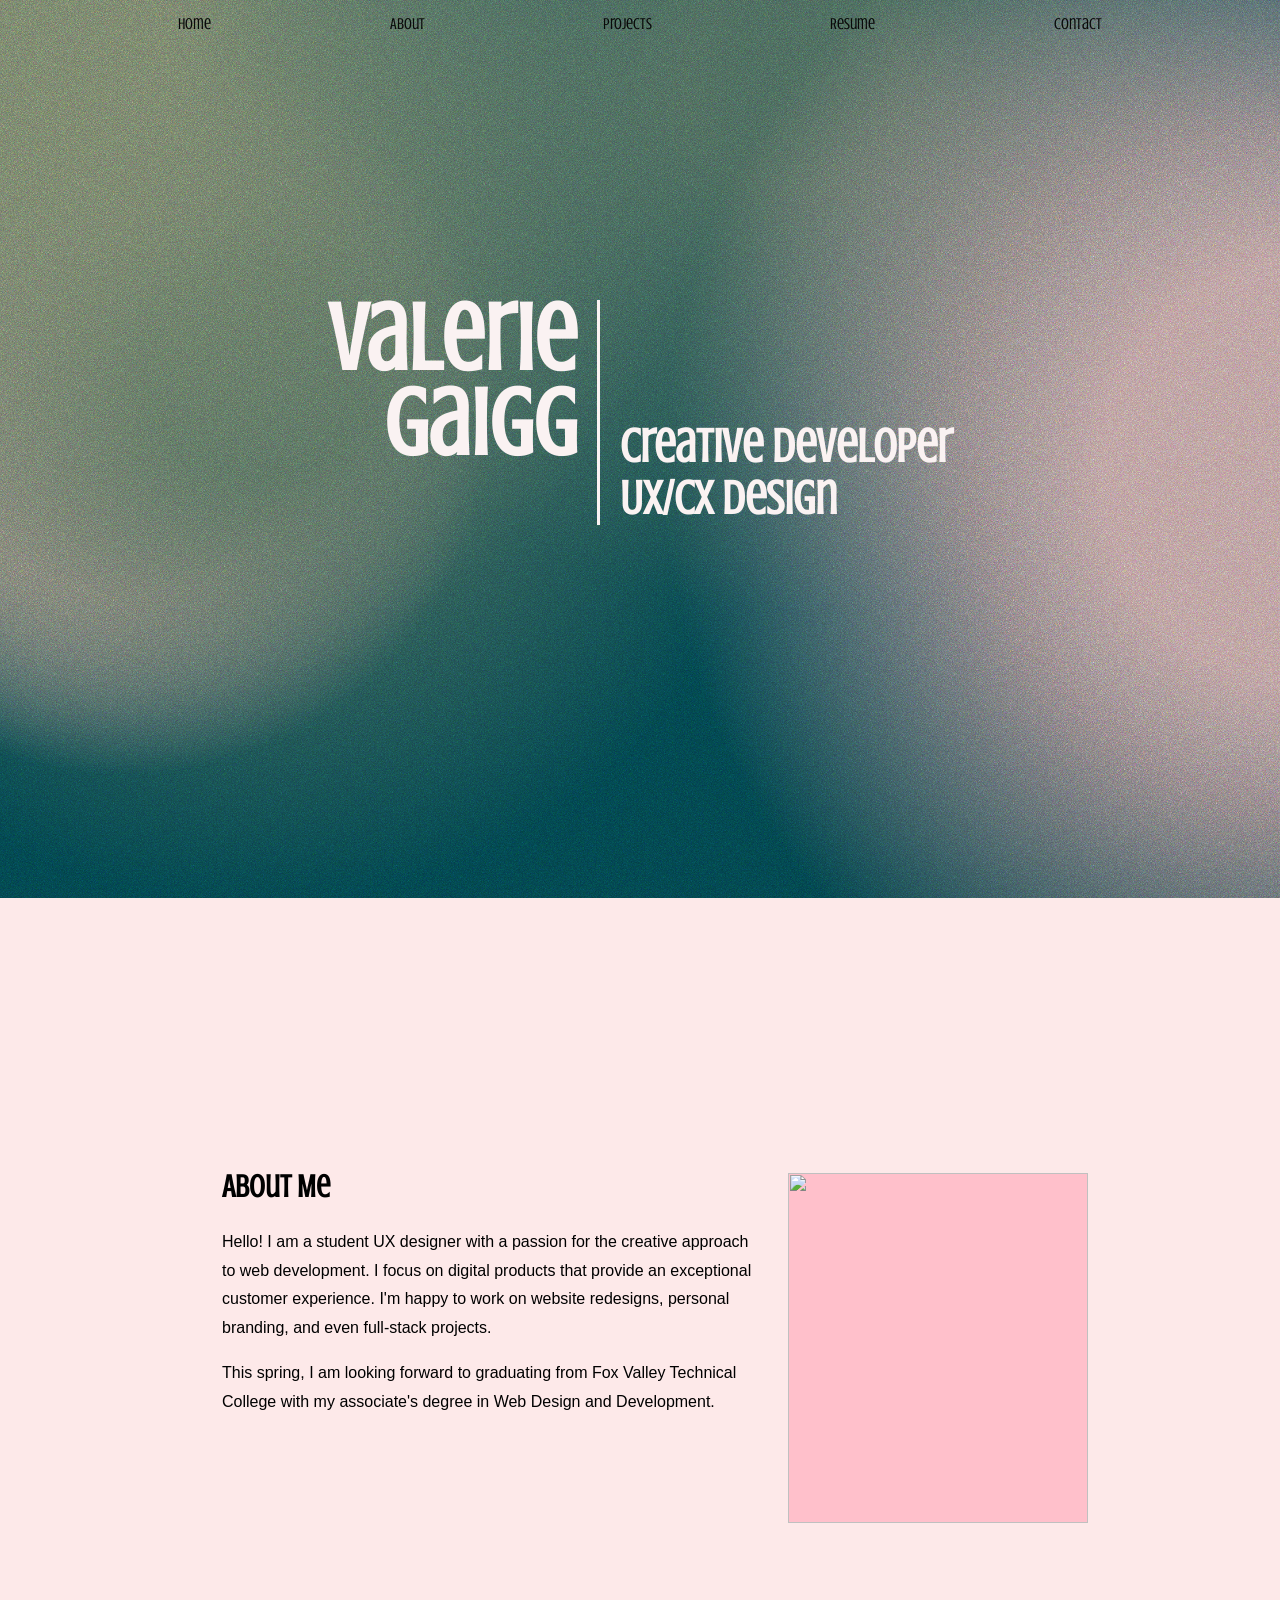
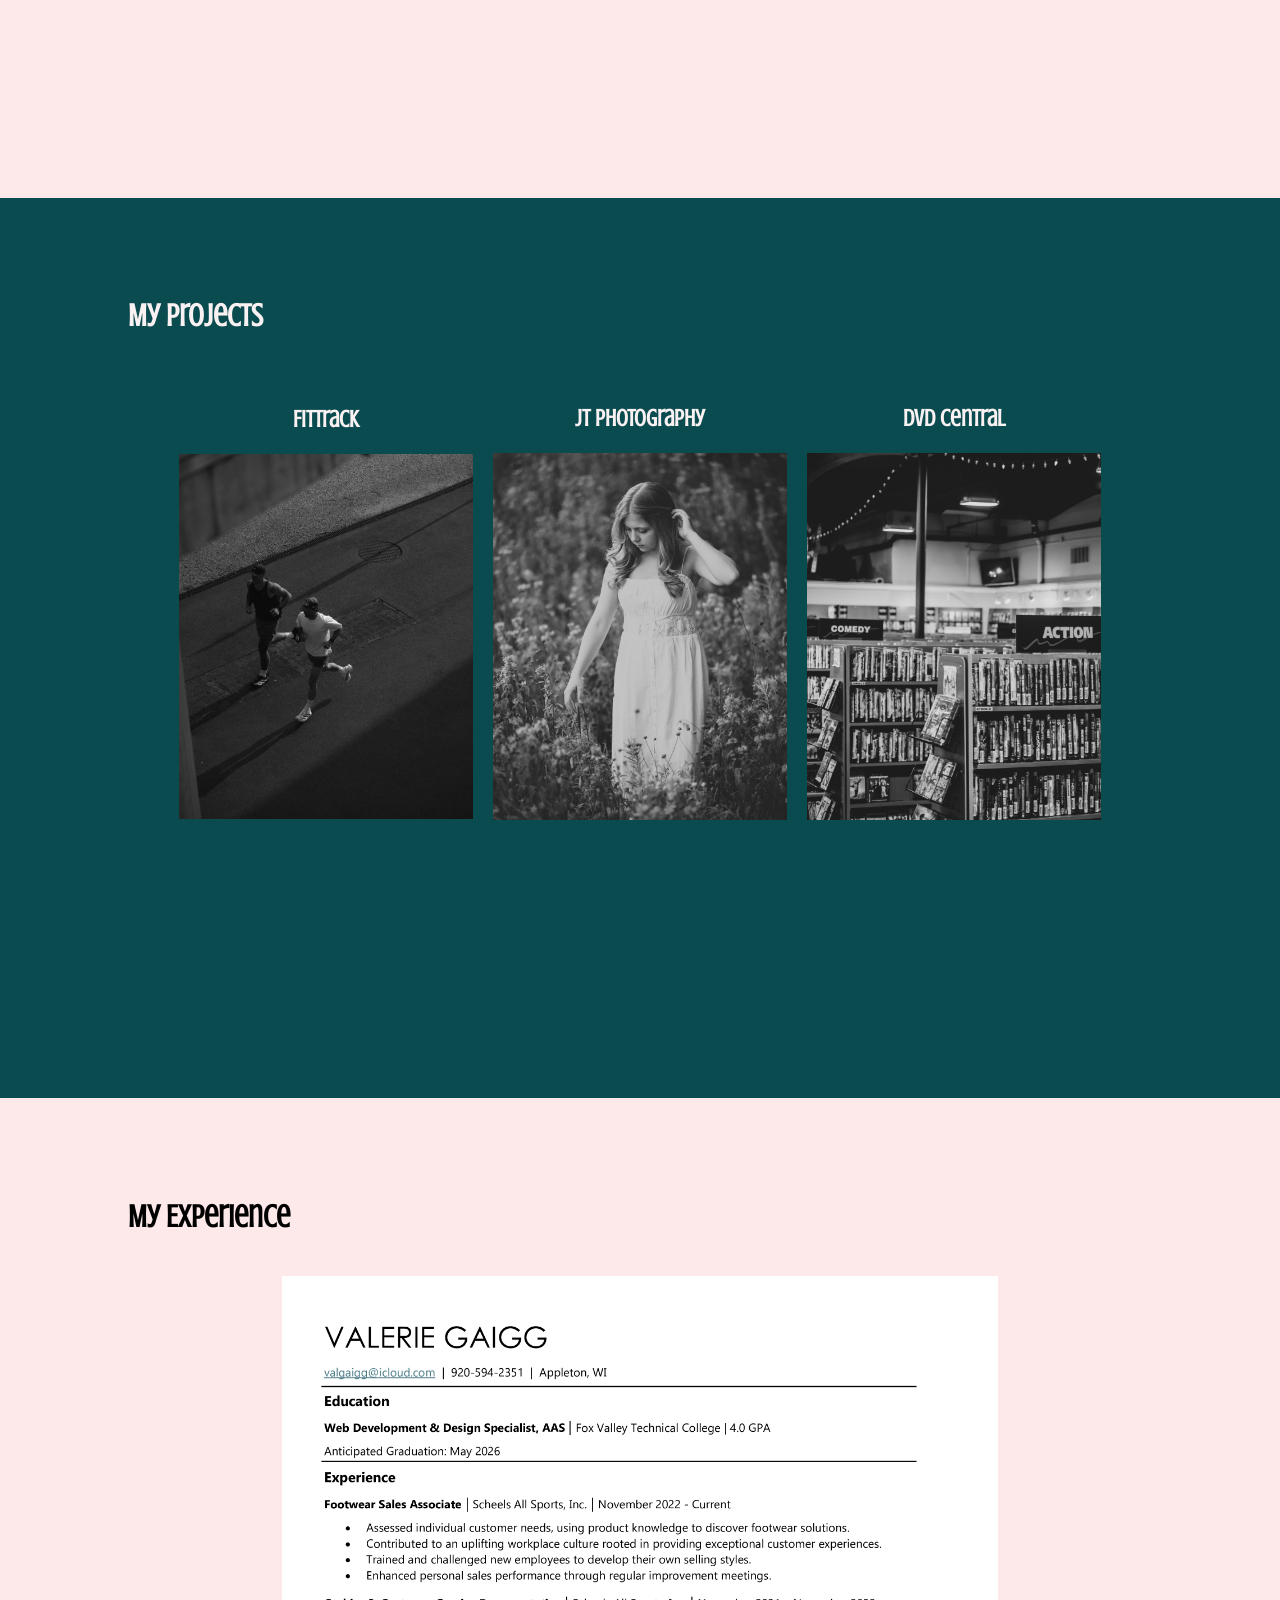
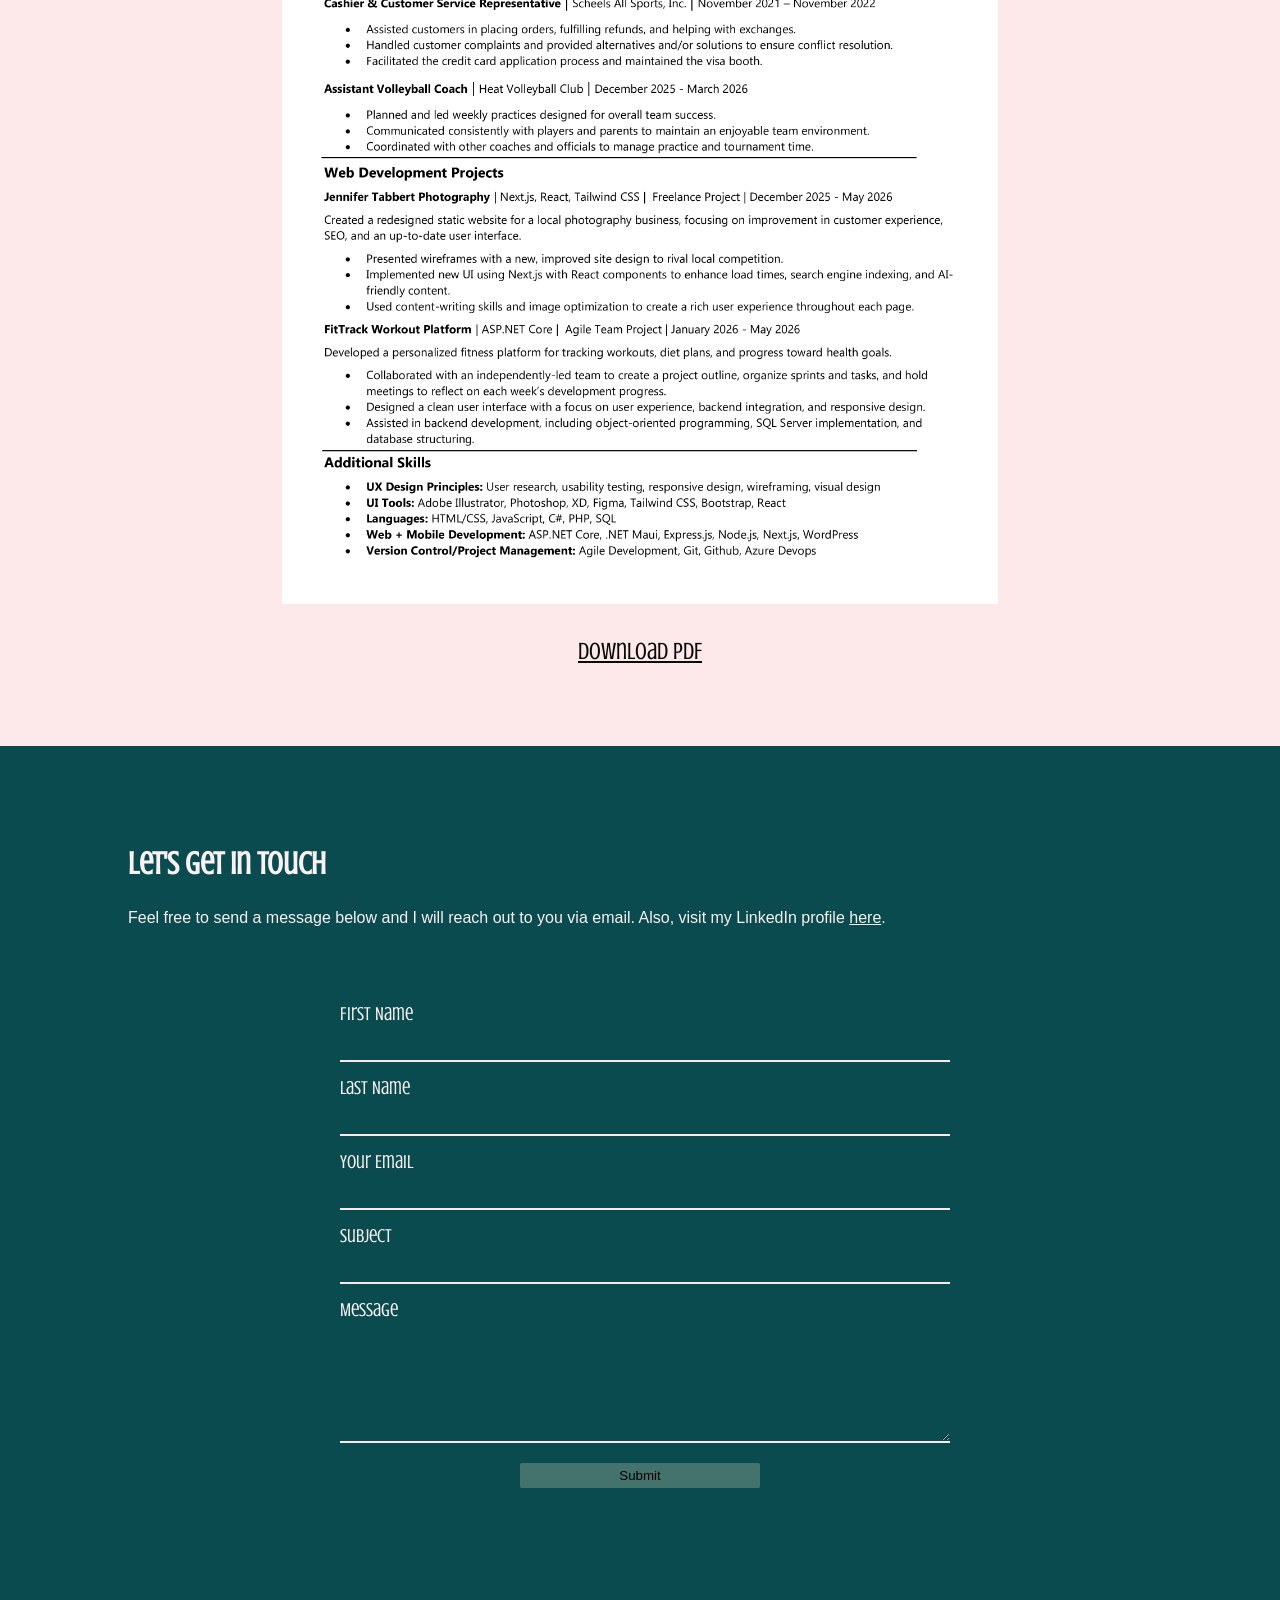
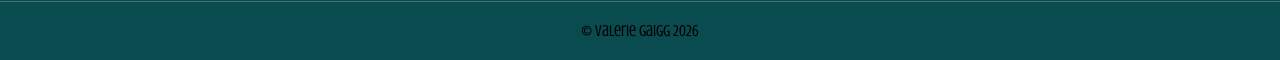
==== commit a1634aa5: "big change" ====
--- a/index.html
+++ b/index.html
@@ -15,8 +15,7 @@
                 <a href="#projects">Projects</a>
                 <a href="#resume">Resume</a>
                 <a href="#contact">Contact</a>
-                <a href="test.html">test</a>
-            </nav>
+        </nav>
         <div id="hero" class="hero"> 
         </div>
         <div class="profile">
@@ -33,46 +32,69 @@
             <div>
                 <h1>About Me</h1>
             <p>Hello! I am a student UX designer with a passion for the creative approach to web development. I focus on digital products that provide an exceptional customer experience. I'm happy to work on website redesigns, personal branding, and even full-stack projects. </p>
+            <p>This spring, I am looking forward to graduating from Fox Valley Technical College with my associate's degree in Web Design and Development.</p>
             </div>
-            <img />
+            <img src=""/>
         </div>
         <div id="projects" class="projects">
             <div class="prjshell">
                 <h1>My Projects</h1>
                 <div class="prj">
-                    <div id="prj1">fittrack</div>
-                    <div id="prj2">jt photo redesign</div>
-                    <div id="prj3">dvdcentral</div>
-                </div>
-                <div id="details">
-                    <div id="d-1">
-                        <h1>Fittrack - Agile Project</h1>
-                        <p>Fittrack is a fictitious business website for users to begin their personalized fitness journey. As a self-guided project for my Web Development Capstone, I was placed on an Agile team with 3 other student developers. The team collaborated through many stages of project planning, development, and testing during a 17 week period.</p><p>I focused mainly on front-end development for this project, while occasionally supporting where needed. The biggest takeaway from this experience was learning how to communicate and develop as a team, while keeping our project deadlines in mind.</p>
-                        <h3 class="close" onclick="">Back To Projects</h3>
+                    <div>
+                        <h2>Fittrack</h2>
+                        <img src="assets/splash-background.jpg" onclick="Redirect('fittrack.html')" width="100%" height="100%">
                     </div>
-                    <div id="d-2">
-                        <h1>Jennifer Tabbert Photography - Website Renovation</h1>
-                        <p>This project is a website redesign for a local small business photographer. After realizing how out of date the current website was, I decided to propose a new website to the business owner. After discussing places to improve this website, I drafted and presented the first set of wireframes. From here, I spent time making adjustments where needed, analyzing opportunities for SEO, and workly closely with the business owner to create an updated website. I used the Next.js framework, along with React components, to ensure overall website optimization. <br />
-                            <br /> This site is set to launch May 2026.</p>
-                        <h3 class="close" onclick="Close()">Close</h3>
+                    <div>
+                        <h2>JT Photography</h2>
+                        <img src="assets/jt7.jpg" onclick="Redirect('jtphoto.html')" width="100%" height="100%">
                     </div>
-                    <div id="d-3">
-                        <h1>DVD Central Project</h1>
-                        <p>DVD Central is a e-commerce website where customers can browse for and purchase movies. During my ASP.NET class, I created this website as part of the coursework. While it lacks aesthetics, I was able to learn the in's and out's of Model-View-Controller framework. I gained confidence in my back-end programming skills throughout the course of this 17 week project. I was also introduced to Azure Devops, where I learned and practiced using project management software.</p>
-                        <h3 class="close" onclick="Close()">Close</h3>
+                    <div>
+                        <h2>DVD Central</h2>
+                         <img src="assets/dvd.jpg" onclick="Redirect('dvdcentral.html')" width="100%" height="100%">
                     </div>
+                    
+                    
                 </div>
             </div>
         </div> 
         <div id="resume" class="resume">
-                <h1>My Experience</h1>
-                <div>resume</div>
+            <h1>My Experience</h1>
+            <div>
+                <img src="assets/ValerieGaigg_Resume.jpg" width="2550px" height="3300px" alt="not supported">
+                <br />
+                <a href="assets/ValerieGaigg_Resume.pdf" download>Download PDF</a>
+            </div>         
         </div>
         <div id="contact" class="contact">
-            <div>
-                <h1>Contact Me</h1>
+            <div class="contact-shell">
+                <h1>Let's Get in Touch</h1>
+                <p>Feel free to send a message below and I will reach out to you via email. Also, visit my LinkedIn profile <a href="https://www.linkedin.com/in/valerie-gaigg-608168354/">here</a>.</p>
+                
+                <form action="https://formspree.io/f/mbdpedko" method="post">
+
+                <label for="fname">First Name</label><br />
+                <input required type="text" id="fname" name="firstname"><br />
+
+                <label for="lname">Last Name</label><br />
+                 <input required type="text" id="lname" name="lastname"><br />
+
+                 <label for="lname">Your Email</label><br />
+                 <input required type="text" id="email" name="email"><br />
+
+                <label for="subject">Subject</label><br />
+                <input required type="text" id="subject" name="subject"><br />
+
+                <label for="message">Message</label><br />
+                <textarea required id="message" name="message" style="height:100px"></textarea><br />
+
+                <input onclick="Clear()" type="submit" value="Submit">
+                </form>
+            
             </div>
         </div>
+        <footer>
+                    &copy; Valerie Gaigg 2026
+            </footer>
     </main>
 </body>
 </html>
--- a/style.css
+++ b/style.css
@@ -34,11 +34,13 @@
     display: flex;
     justify-content: space-evenly;
 }
-nav a {
+a {
     color: rgb(9, 9, 9);
+}
+nav a{
     text-decoration: none;
 }
-nav a:hover {
+ a:hover {
     color: rgb(68, 115, 109);
 }
 
@@ -92,11 +94,11 @@
 
 .about{
     display: flex;
-    width: 80%;
+    width: 70%;
     height: 100vh;
 }
-img{
-    margin-top: 200px;
+.about img{
+    margin-top: 275px;
     width: 300px;
     height: 350px;
     background-color: pink;
@@ -120,82 +122,212 @@
 .prjshell{
     margin: 100px auto;
     width: 80%;
-}
-.projects h1{
+    height: 40px;
+}
+.projects h1, .contact h1, .prj h2, .contact a{
     color:rgb(250, 242, 242);
 }
 .prj{
+    margin: 50px auto;
+    width: 90%;
+    height: auto;
     display: flex;
     justify-content: center;
     align-items: center;
-    gap: 30px;
-}
-.prj div{
-    cursor: pointer;
-    width: 33%;
-    height: 450px;
-    background-color: rgb(252, 230, 247);
-}
-
-#details{
-    display: none;
-    background-color: var(--background);
-    position: absolute;
-    left: 0;
-    top: 1657px;
-    width: 100%;
-    height: 100vh;
-    overflow: hidden;
-}
-
-#d-1, #d-2, #d-3{
-    display: none;
-    color: black;
-    width: 80%;
-    margin: 100px auto;
-    /* transform: translateX(600px); */
-   
-}
-#details h1{
-    color: black;
-}
-
-.close{
-    cursor: pointer;
-}
-
-
-
+    gap: 20px;
+}
+.prj div{ 
+    flex-basis: 400px;
+    cursor: pointer;  
+}
+.prj div:hover{
+    filter:brightness(80%);
+}
 
 .resume{
     width: 80%;
-    height: 100vh;
+    height: auto;
     padding-top: 80px;
+    padding-bottom: 40px;
 }
 .resume div{
-    width: 400px;
-    height: 450px;
-    background-color: pink;
-    margin: 0 auto;
+    margin: 40px auto;
+}
+.resume img{
+    margin-bottom: 30px;
+    width: 70%;
+    height: auto;
+}
+.resume a{
+    font-size: 1.5em;
 }
 
 .contact{
+    color:rgb(250, 242, 242);
     background-color: rgb(10, 75, 79);
-    padding-top: 80px;
-    width: 100%;
-    height: 100vh;
-}
-.contact div{
+    width: 100%;
+    height: 95vh;
+}
+.contact-shell{
+    margin: 100px auto;
     width: 80%;
-     margin: 0 auto;
-}
-
-.slideleft{
-    color: red;
-    /* transform: translateX(-500px); */
-}
-
-
+    height: auto;
+}
+
+form{
+    text-align: left;
+    font-size: 1.2em;
+    width: 60%;
+    max-width: 600px;
+    margin: 70px auto;
+}
+
+input, textarea{
+    width: 100%;
+    margin: 10px 0px 15px 0px;
+    padding: 5px;
+    border: none;
+    border-bottom: 2px solid var(--background);
+    background-color:  rgb(10, 75, 79);
+}
+input:focus, textarea:focus{
+    background-color: rgb(68, 115, 109);
+}
+input[type=submit]{
+    width: 40%;
+    margin-top: 0px;
+    margin-left: 30%;
+    border: none;
+    border-radius: 2px;
+    background-color: rgb(68, 115, 109);
+}
+input[type=submit]:hover{
+    background-color: var(--background);
+}
+
+footer{
+    background-color: rgb(10, 75, 79);
+    border-top: 1px solid rgb(68, 115, 109);
+    width: inherit;
+    padding: 20px;
+}
+
+.prj-body{
+    margin: 30px auto;
+    width: 80%; 
+}
+
+.prj-body h1{
+    margin-top: 50px;
+}
+
+.carousel{
+    margin: 50px auto;
+    width: 100%;
+    display: flex;
+    overflow-x: auto;
+}
+.carousel::-webkit-scrollbar{
+    display: none;
+}
+
+.group{
+    display: flex;
+    align-items: center;
+    justify-content: center;
+    gap: 1em;
+    animation: spin 60s infinite linear;
+    padding-right: 1em;
+}
+
+.card{
+    flex: 0 0 10em;
+    height: 250px;
+    padding: 1em;
+    background-color: none;
+    font-size: 3rem;
+    border-radius: .2rem;
+    text-align: center;
+    align-content: center;
+}
+
+.card:hover{
+    cursor: pointer;
+}
+
+#prj1{
+    background-image: url("assets/fit-home.png");
+}
+#prj2{
+    background-image: url("assets/fit-yw.png");
+}
+#prj3{
+    background-image: url("assets/fit-library.png");
+}
+#prj4{
+    background-image: url("assets/fit-create.png");
+}
+#prj5{
+    background-image: url("assets/fit-home.png");
+}
+#prj6{
+    background-image: url("assets/fit-yw.png");
+}
+#prj7{
+    background-image: url("assets/fit-library.png");
+}
+#prj8{
+    background-image: url("assets/fit-create.png");
+}
+#prj9{
+    background-image: url("assets/home.png");
+}
+#prj10{
+    background-image: url("assets/list.png");
+}
+#prj11{
+    background-image: url("assets/details.png");
+}
+#prj12{
+    background-image: url("assets/login.png");
+}
+#prj13{
+    background-image: url("assets/shoppingcart.png");
+}
+#prj14{
+    background-image: url("assets/checkout.png");
+}
+#prj15{
+    background-image: url("assets/home.png");
+}
+#prj16{
+    background-image: url("assets/list.png");
+}
+#prj17{
+    background-image: url("assets/details.png");
+}
+
+
+.group div{
+    background-size: cover;
+}
+
+.jt{
+    margin: 30px auto;
+    width: 100%;
+    display: flex;
+    gap: 30px;
+    justify-content: center;
+}
+.jt div{
+    flex-basis: 600px;
+}
+
+
+@keyframes spin{
+    from {translate: 0;}
+    to{translate: -100%;}
+}
 
 @keyframes ani-hero {
     0% {
@@ -473,7 +605,7 @@
     contain: paint
 }
 
-@media (max-width: 700px) {
+@media (max-width: 750px) {
 
     #hero{
         background-color: rgb(10, 75, 79);
@@ -501,7 +633,7 @@
 
     .about{
         padding: 0px 0px 65px 0px;
-        height: 820px;
+        height: auto;
         flex-direction: column-reverse;
         align-items: center;
     }
@@ -511,23 +643,20 @@
     .about img{
         margin-top: 50px;
     }
-
+   
     .prj{
         flex-direction: column;
-    }
-
-    .prj div{
-        width: 100%;
-    }
-
+        margin-top: 90%;
+    }
+
+    .prj img{
+        width: 80%;
+        height: auto;
+        margin-top: 0px;
+    }
 
     .projects{
-        height: 1650px;
-    }
-
-    #details{
-        height: 1653px;
-        top: 1638px;
+        height: auto;
     }
 
     .resume{
@@ -543,5 +672,8 @@
     .contact{
         height: 600px;
     }
+    .card{
+        height: 200px;
+    }
 
 }
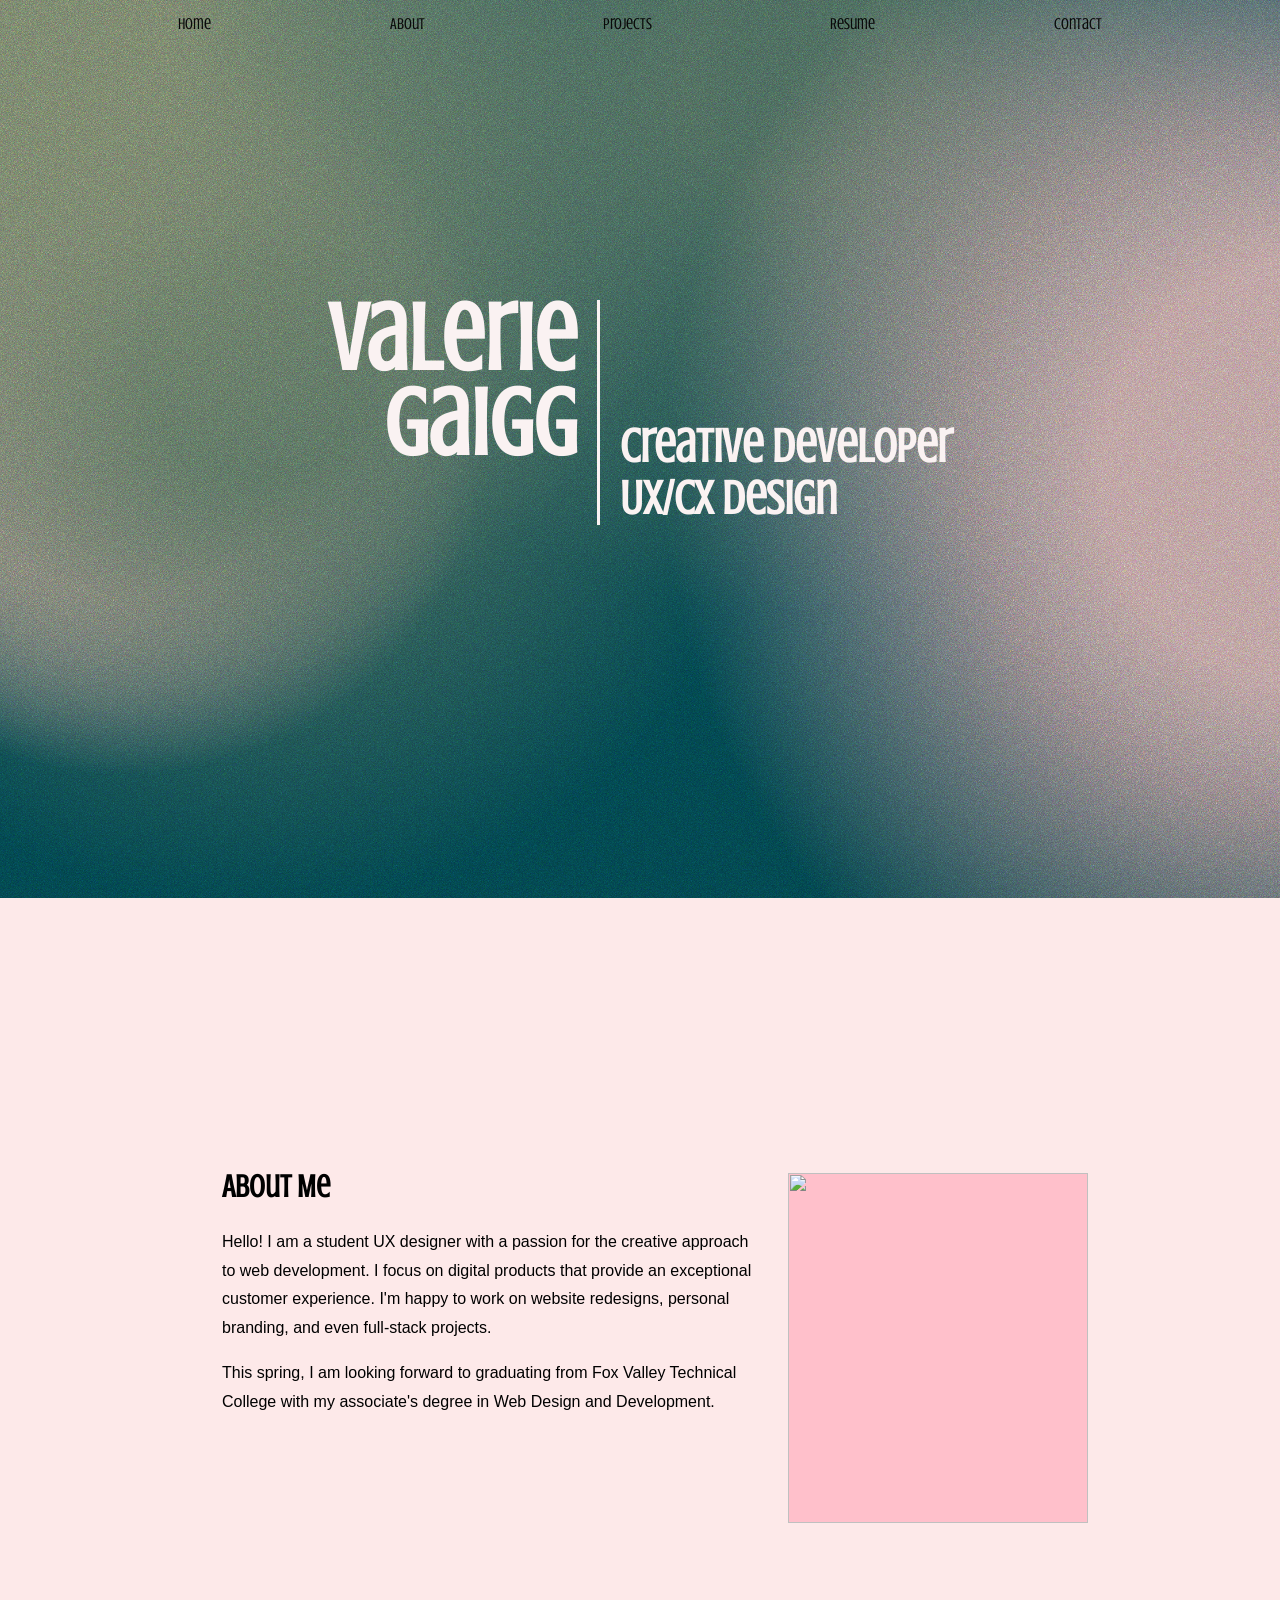
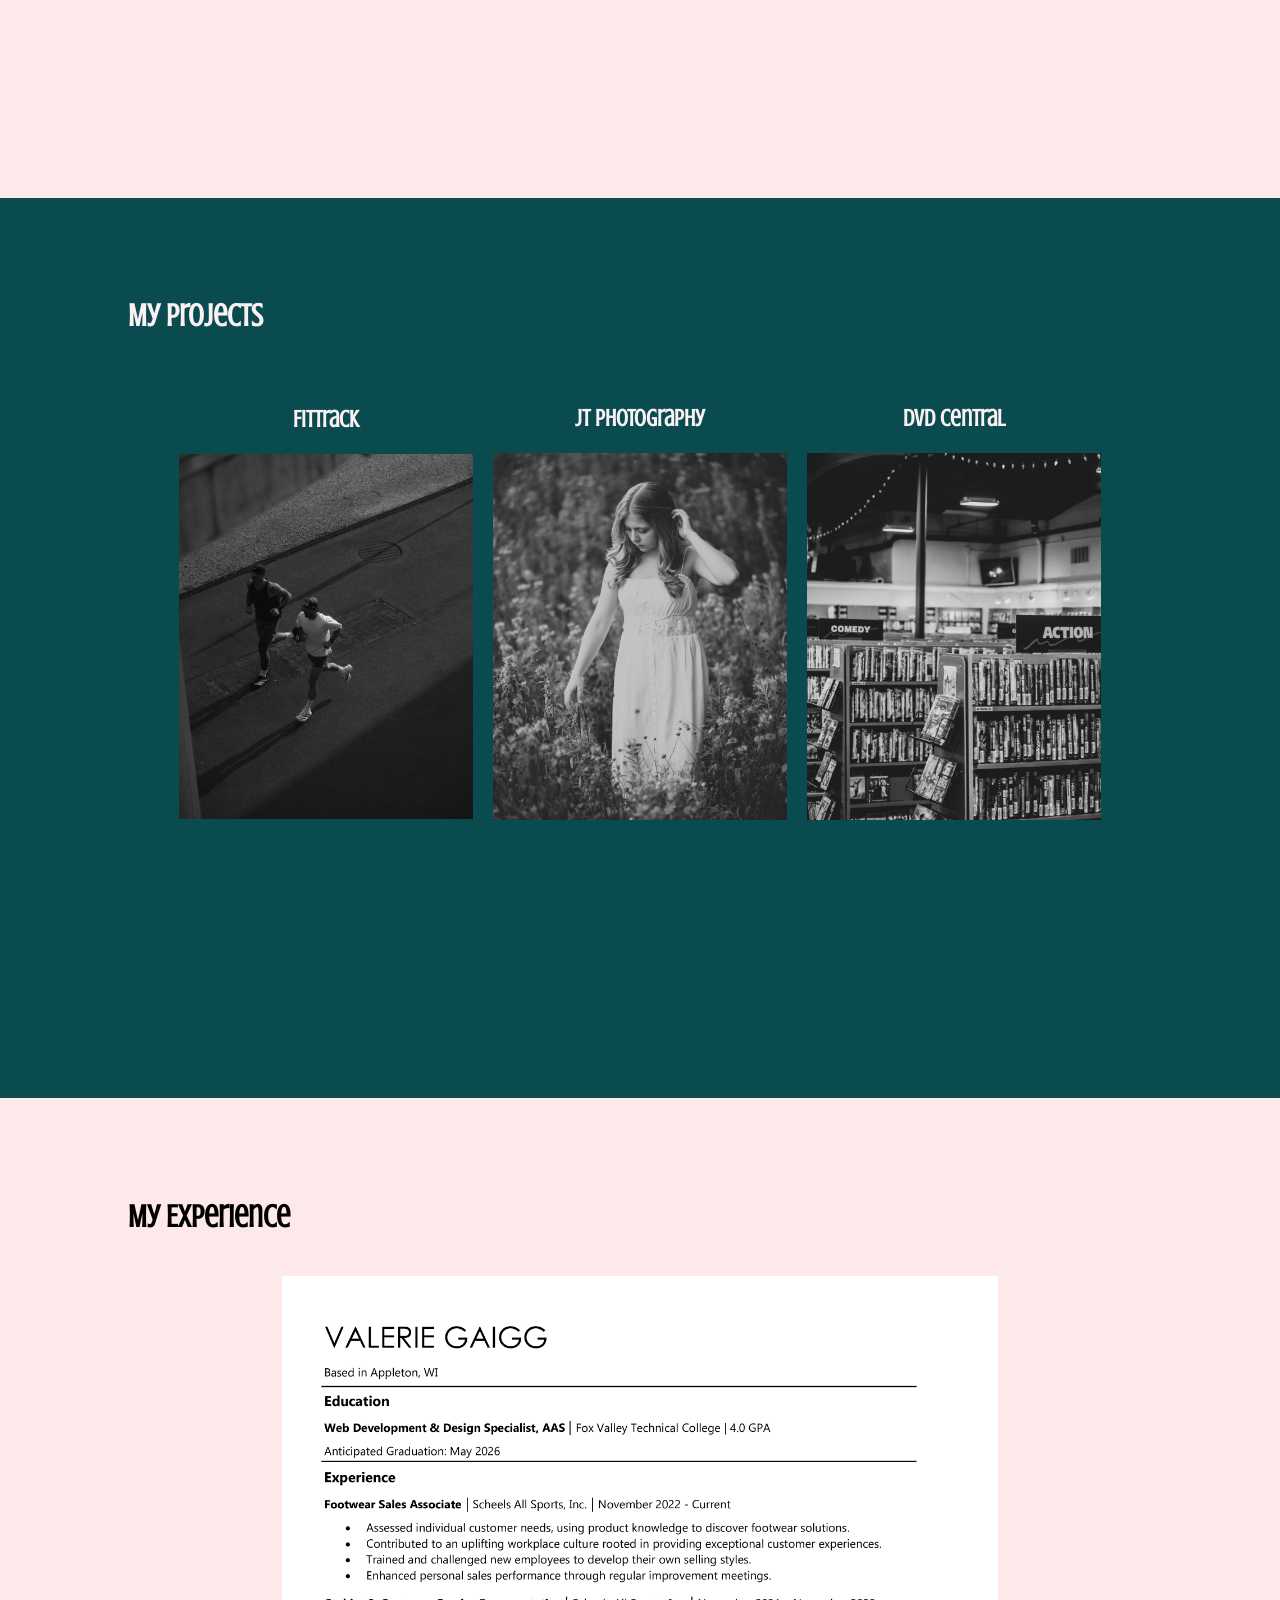
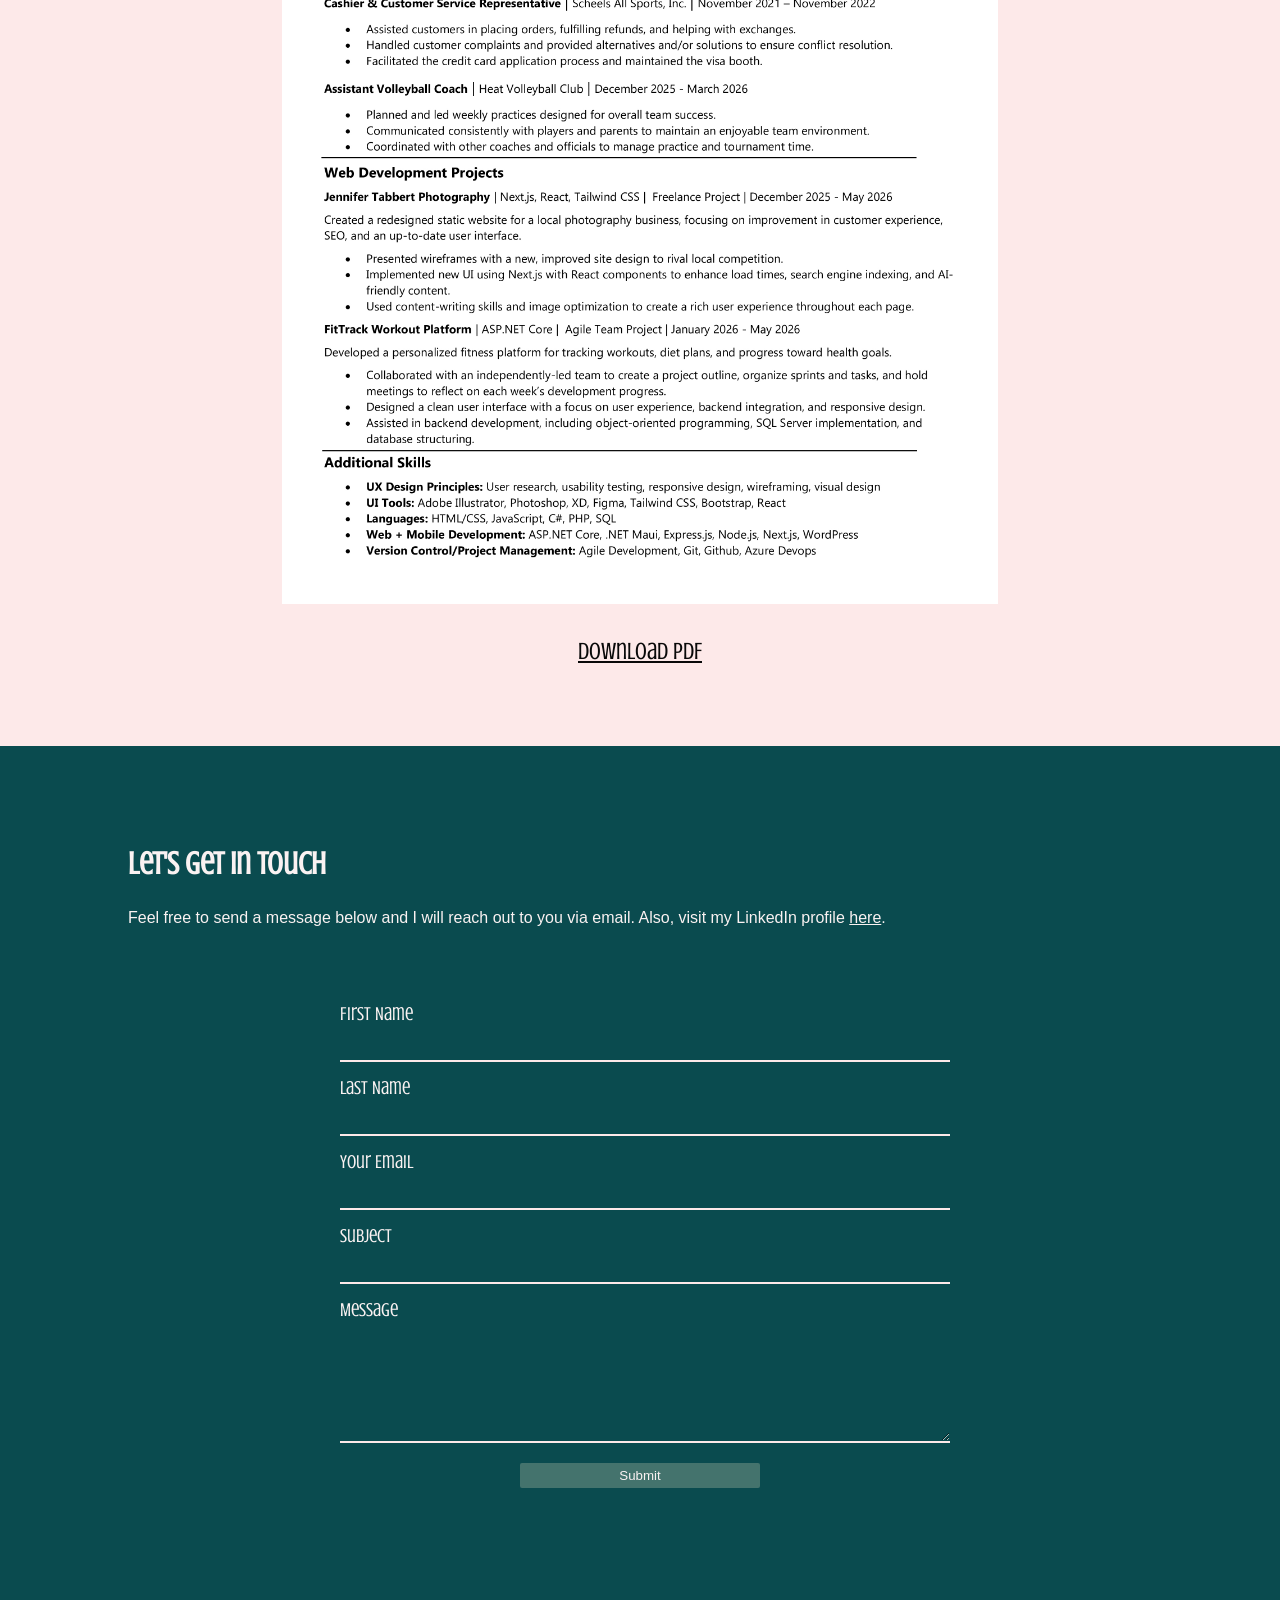
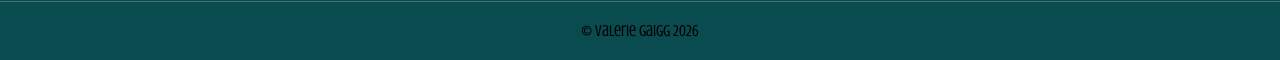
==== commit 73df3e78: "update info" ====
--- a/index.html
+++ b/index.html
@@ -60,9 +60,9 @@
         <div id="resume" class="resume">
             <h1>My Experience</h1>
             <div>
-                <img src="assets/ValerieGaigg_Resume.jpg" width="2550px" height="3300px" alt="not supported">
+                <img src="assets/ValerieGaigg_Resume (2).jpg" width="2550px" height="3300px" alt="not supported">
                 <br />
-                <a href="assets/ValerieGaigg_Resume.pdf" download>Download PDF</a>
+                <a href="assets/ValerieGaigg_Resume (3).pdf" download>Download PDF</a>
             </div>         
         </div>
         <div id="contact" class="contact">
--- a/style.css
+++ b/style.css
@@ -183,6 +183,7 @@
 }
 
 input, textarea{
+    color: rgb(250, 242, 242);
     width: 100%;
     margin: 10px 0px 15px 0px;
     padding: 5px;
@@ -191,6 +192,7 @@
     background-color:  rgb(10, 75, 79);
 }
 input:focus, textarea:focus{
+     color: rgb(250, 242, 242);
     background-color: rgb(68, 115, 109);
 }
 input[type=submit]{
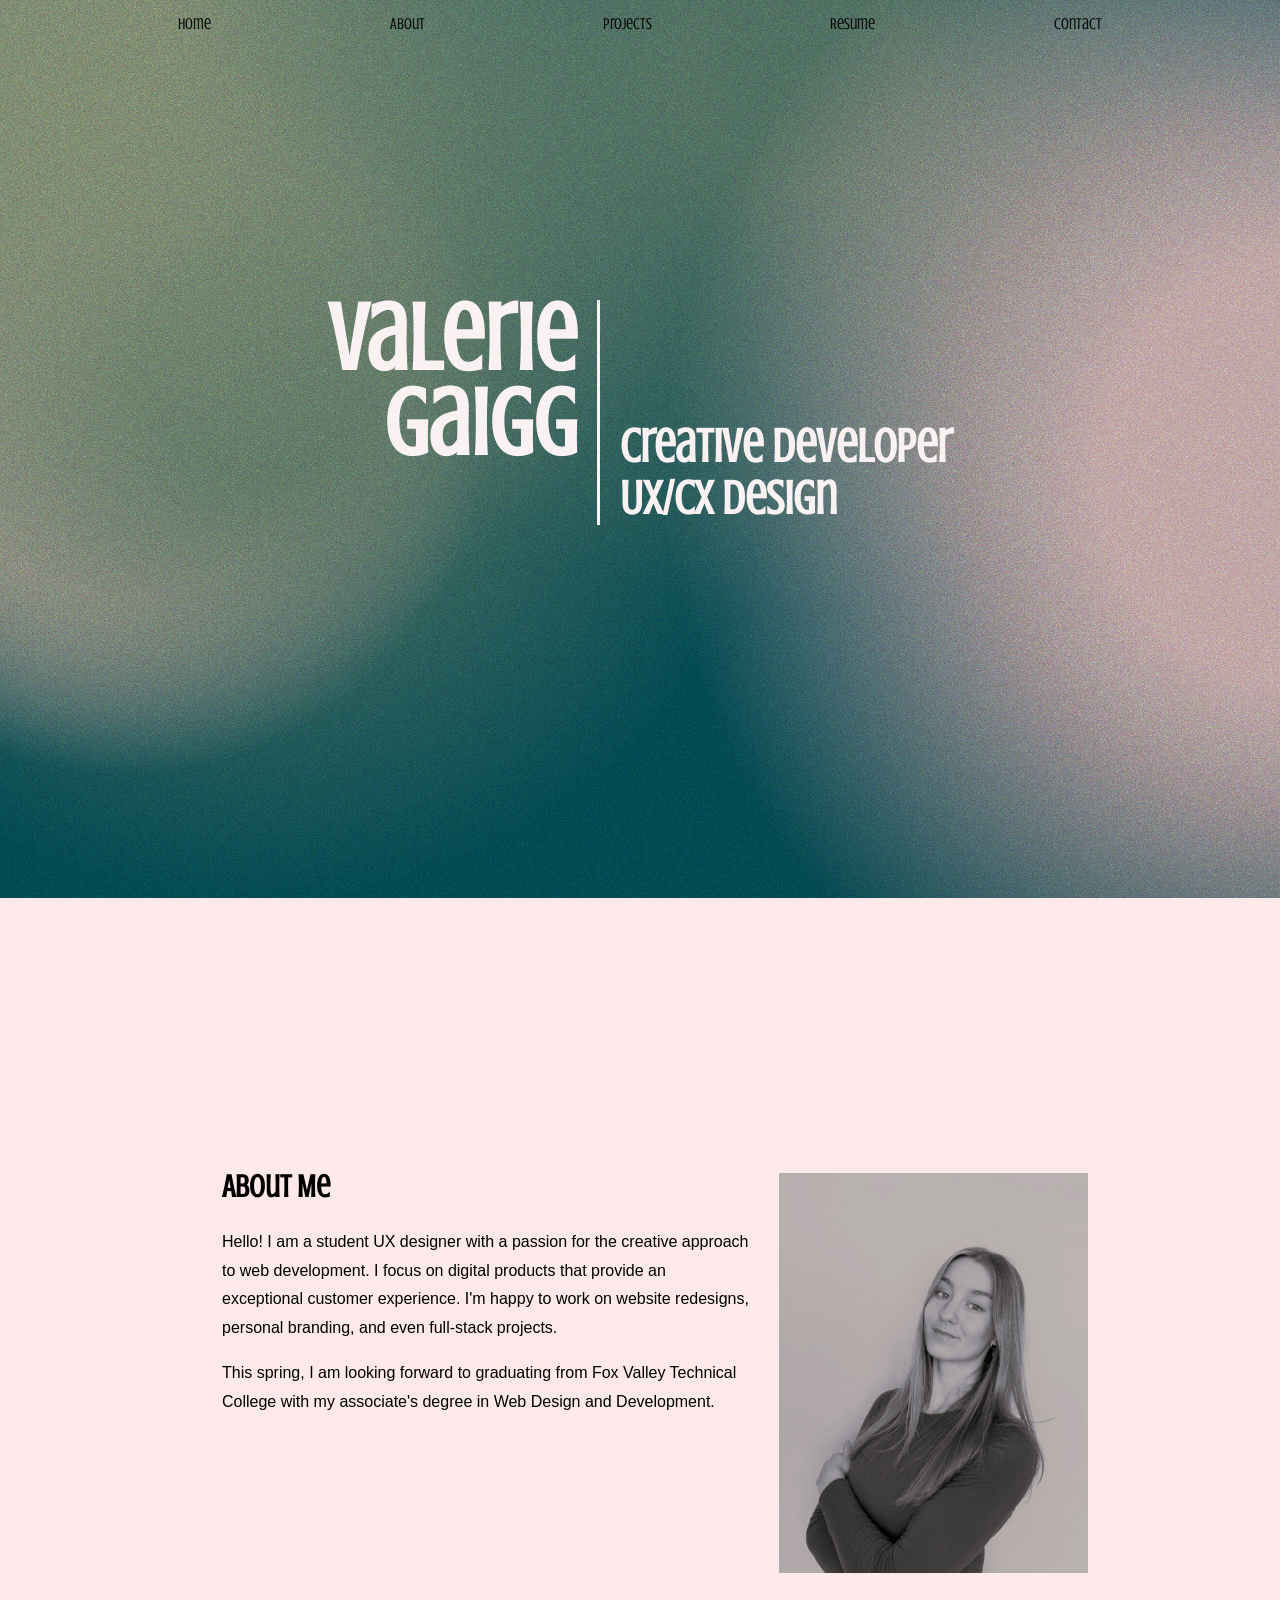
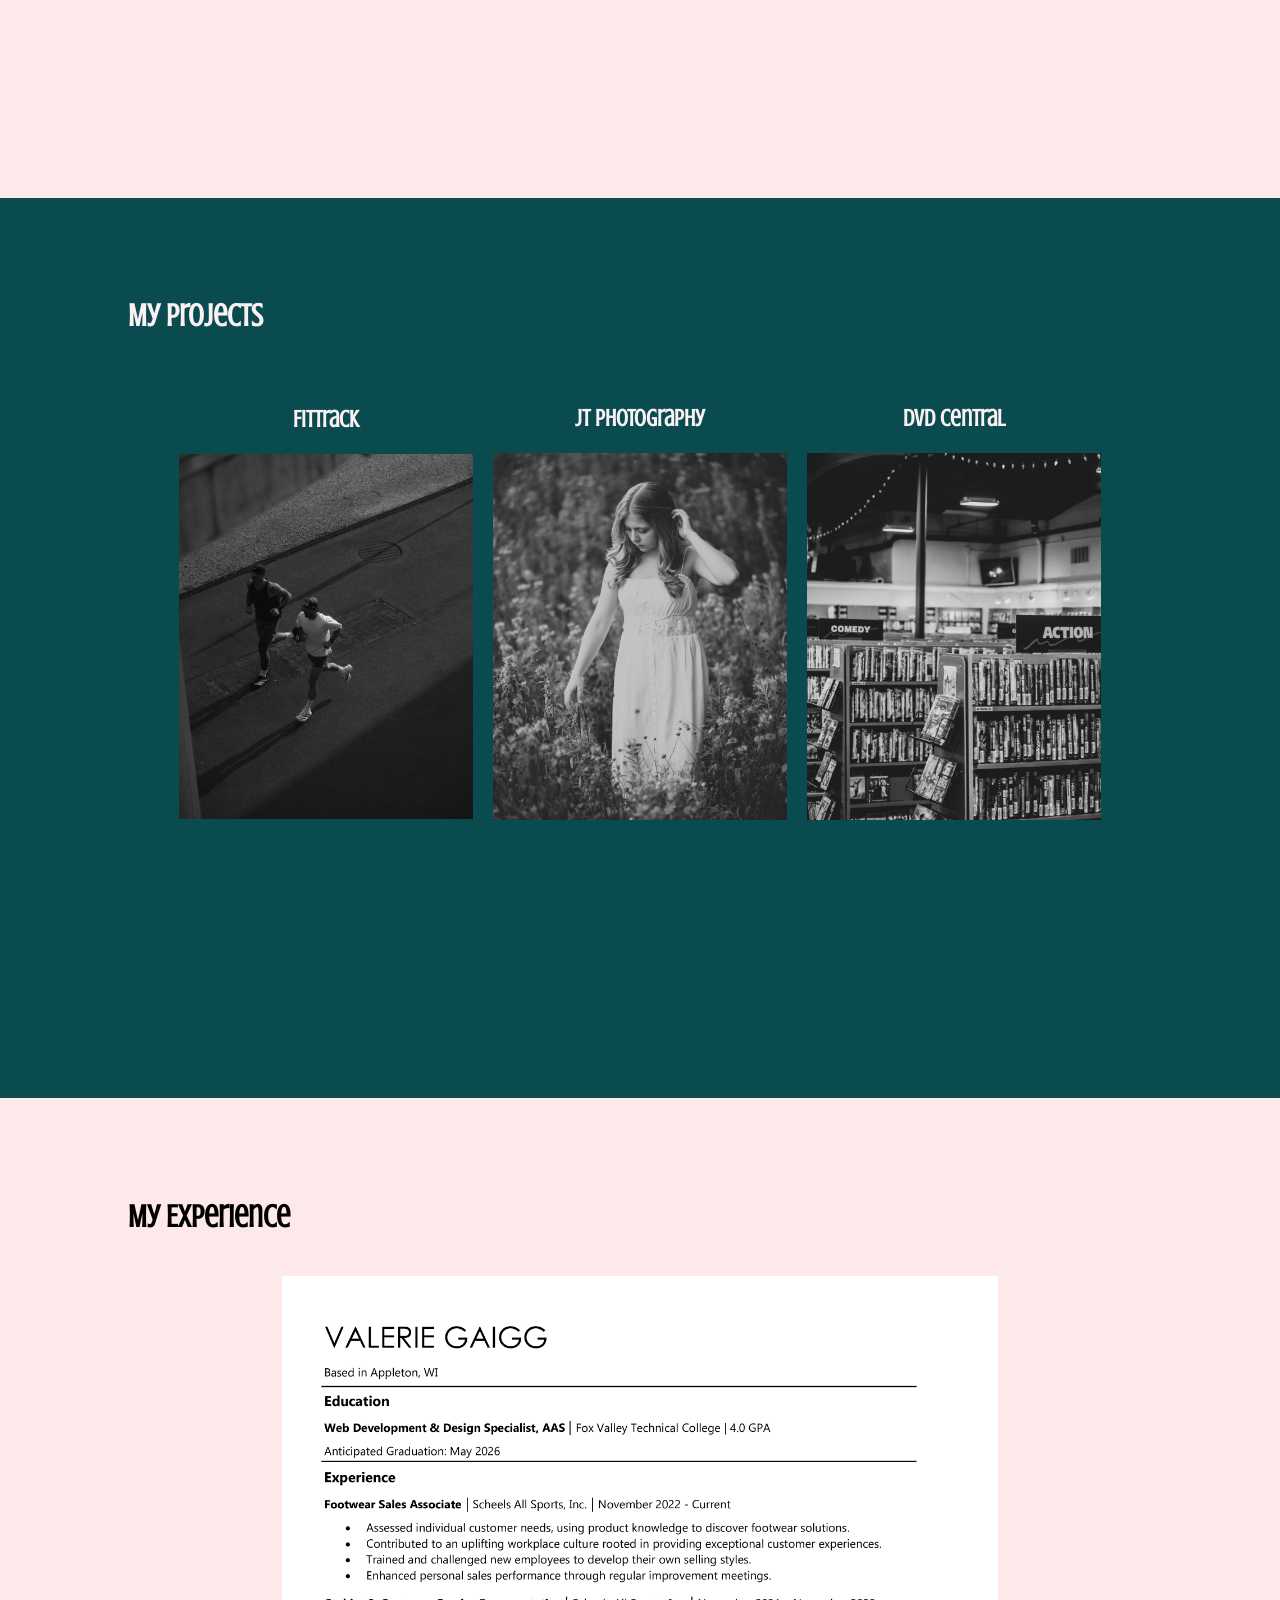
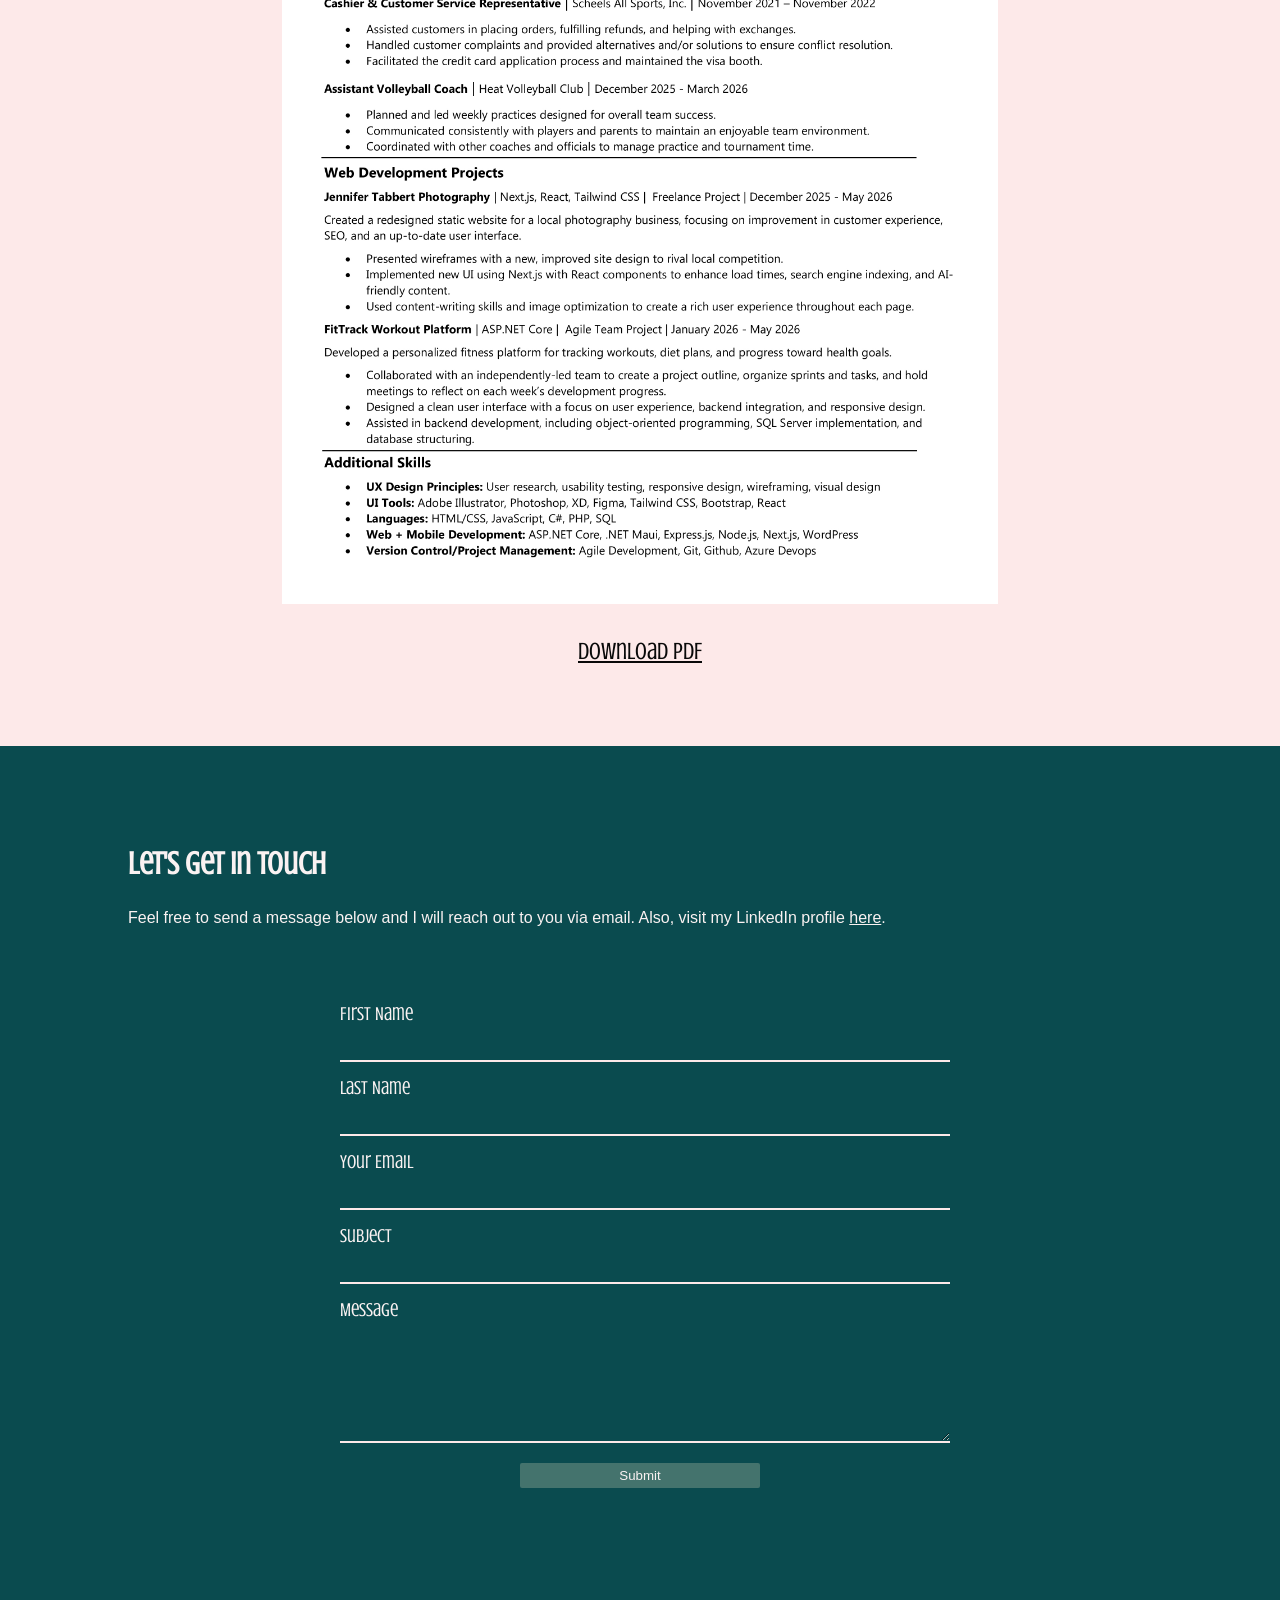
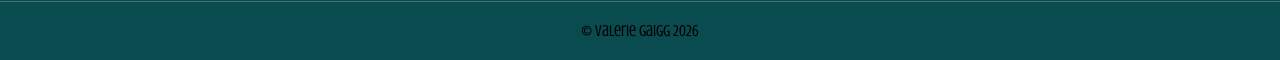
==== commit ce9eb143: "added photo" ====
--- a/index.html
+++ b/index.html
@@ -34,7 +34,7 @@
             <p>Hello! I am a student UX designer with a passion for the creative approach to web development. I focus on digital products that provide an exceptional customer experience. I'm happy to work on website redesigns, personal branding, and even full-stack projects. </p>
             <p>This spring, I am looking forward to graduating from Fox Valley Technical College with my associate's degree in Web Design and Development.</p>
             </div>
-            <img src=""/>
+            <img src="assets/IMG_5872.jpeg" width="100%" height="100%"/>
         </div>
         <div id="projects" class="projects">
             <div class="prjshell">
--- a/style.css
+++ b/style.css
@@ -98,10 +98,10 @@
     height: 100vh;
 }
 .about img{
-    margin-top: 275px;
-    width: 300px;
-    height: 350px;
-    background-color: pink;
+   margin-top: 275px;
+   width: 350px;
+   height: 400px;
+    
 }
 .about div{
     padding: 250px 30px 0px 30px;
@@ -122,7 +122,6 @@
 .prjshell{
     margin: 100px auto;
     width: 80%;
-    height: 40px;
 }
 .projects h1, .contact h1, .prj h2, .contact a{
     color:rgb(250, 242, 242);
@@ -644,6 +643,9 @@
     }
     .about img{
         margin-top: 50px;
+        width: 300px;
+        height: 350px;
+    
     }
    
     .prj{
@@ -659,6 +661,11 @@
 
     .projects{
         height: auto;
+    }
+
+    .prjshell{
+    margin: 0px auto;
+    width: 80%;
     }
 
     .resume{
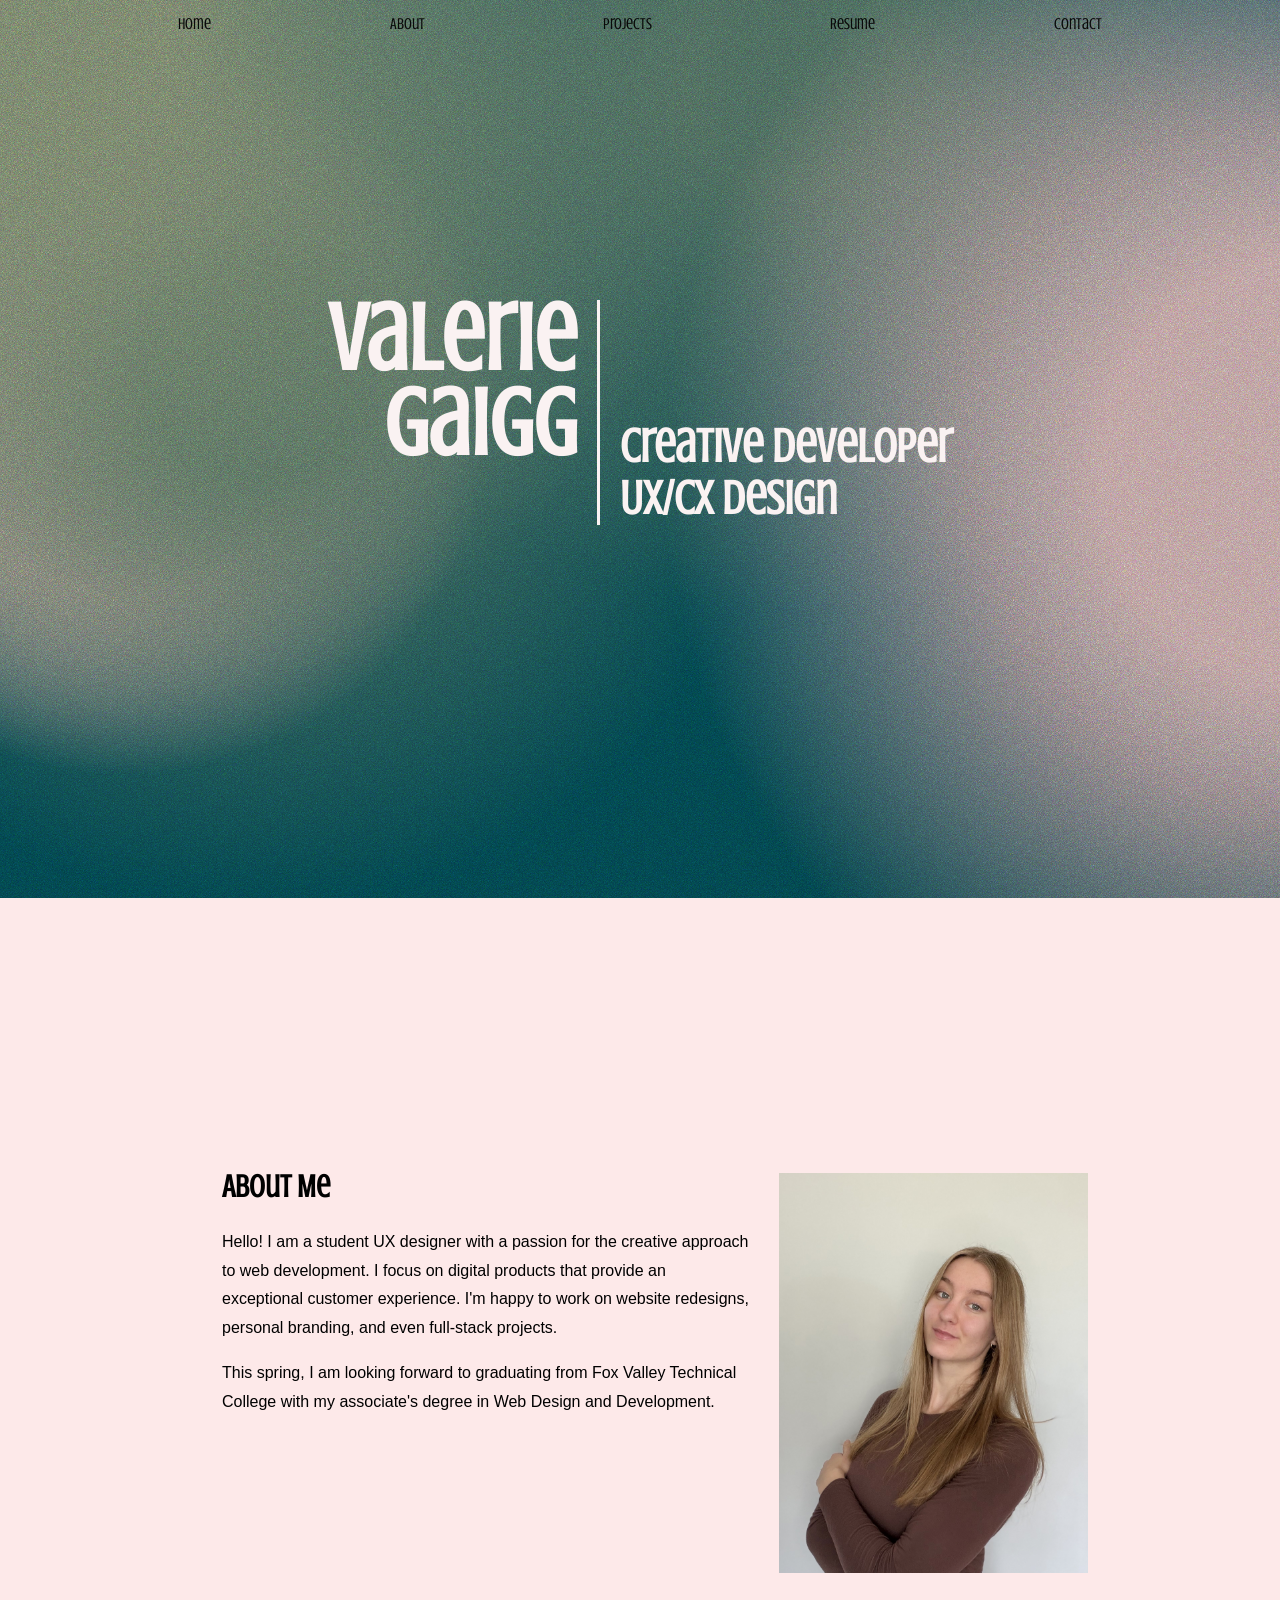
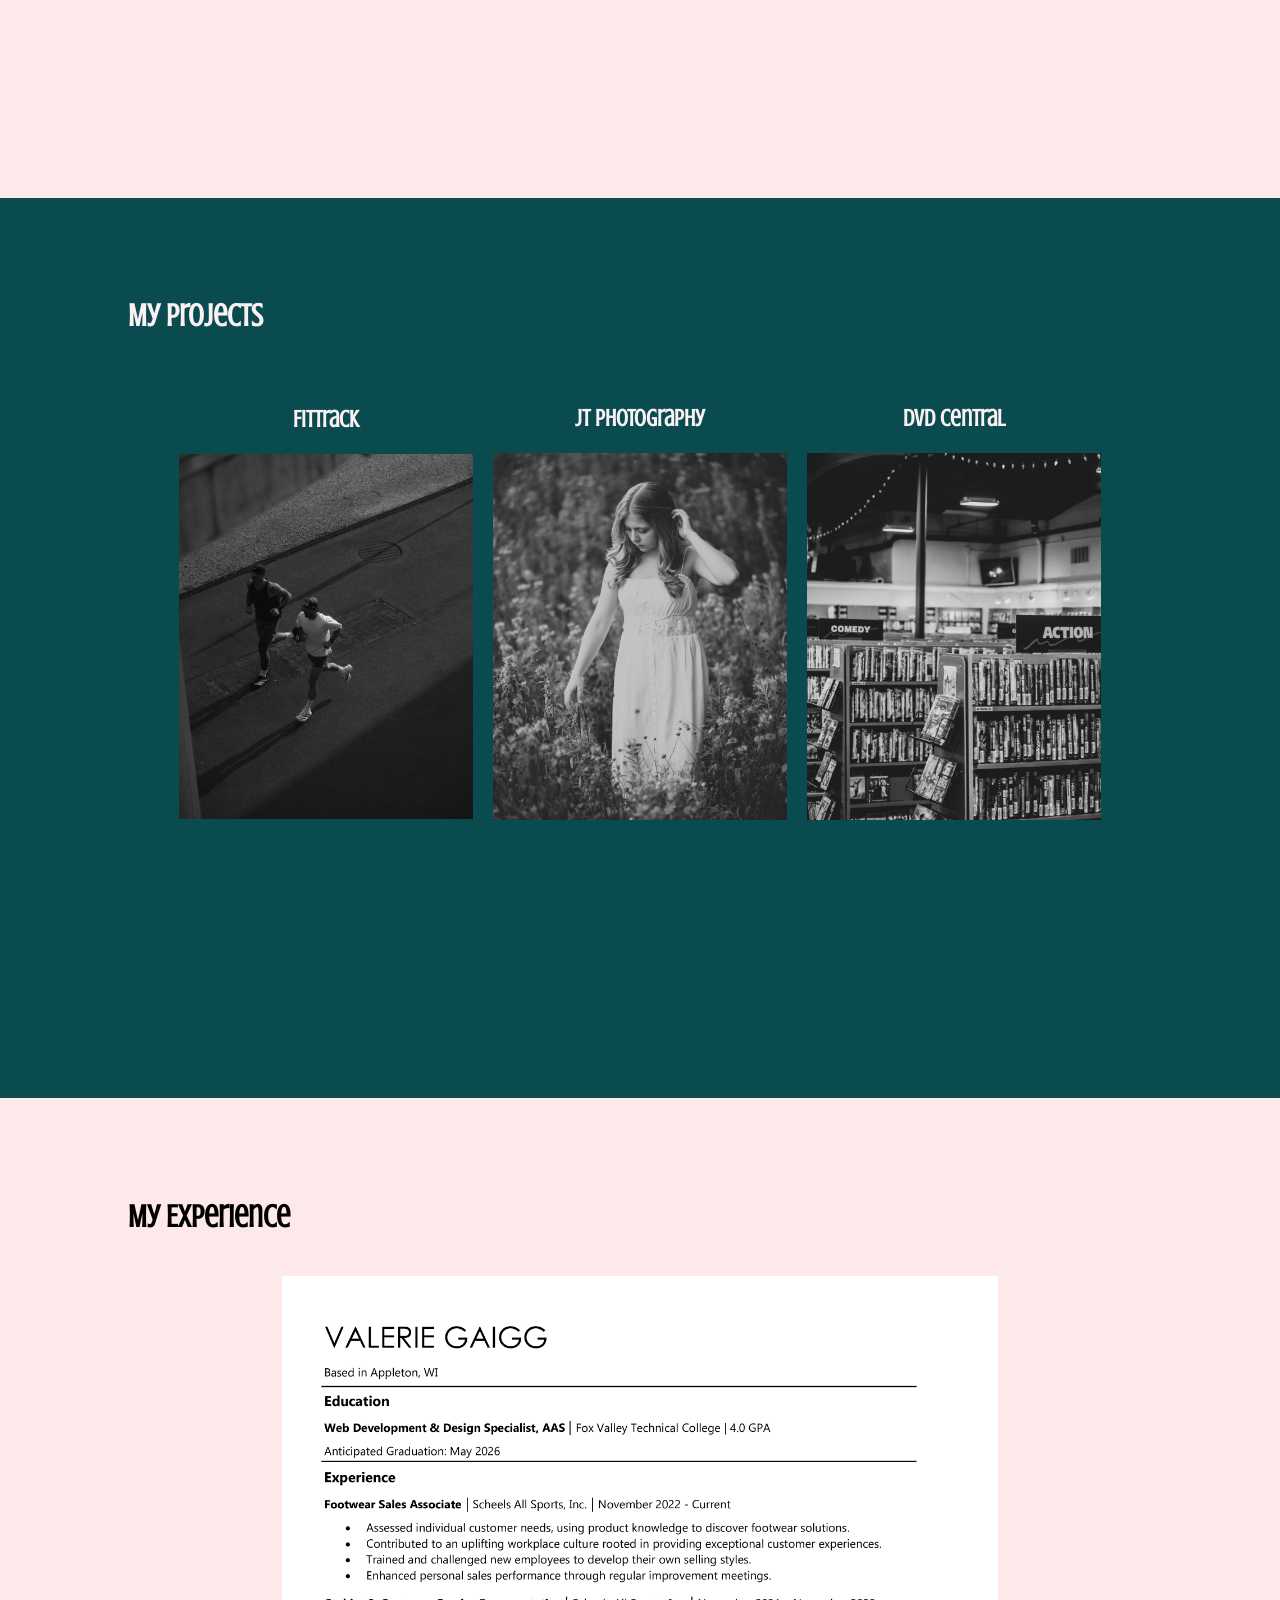
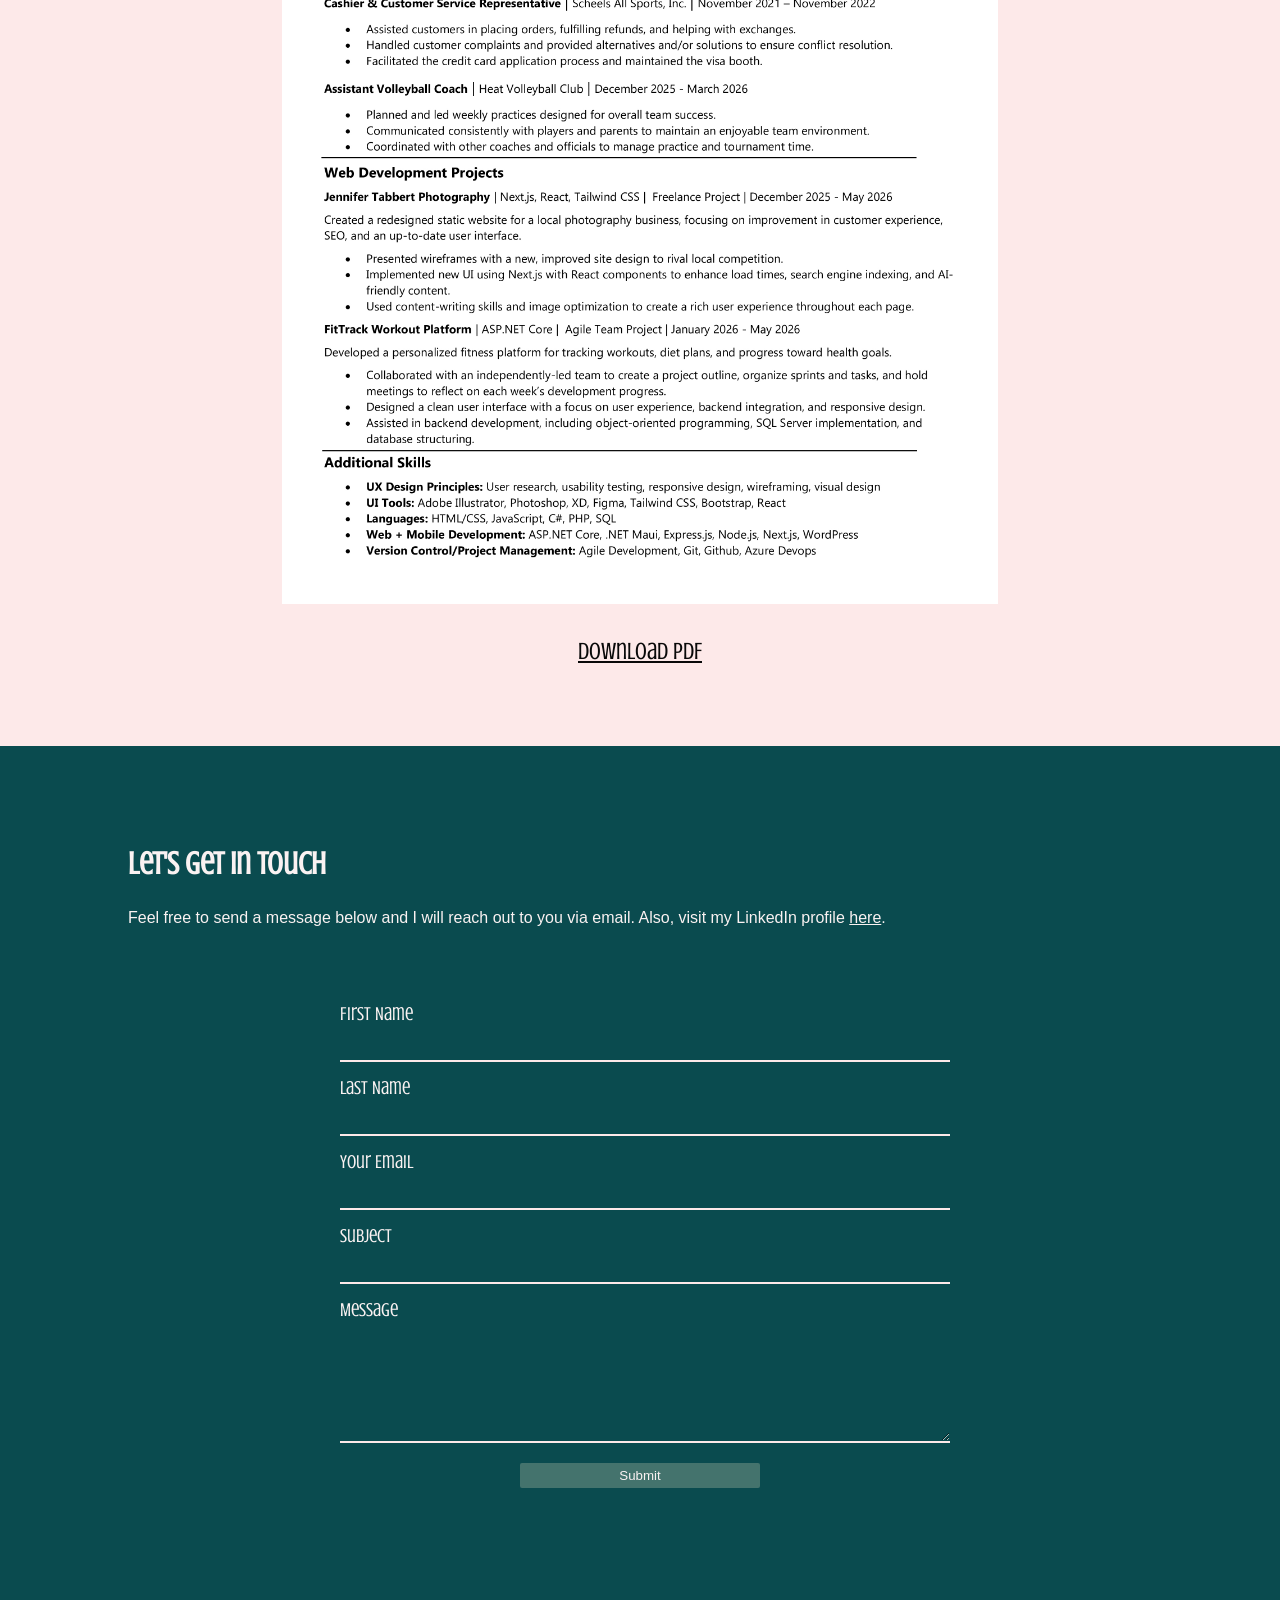
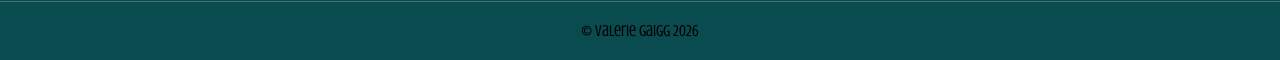
==== commit df80ba4c: "updated mobile" ====
--- a/index.html
+++ b/index.html
@@ -34,7 +34,7 @@
             <p>Hello! I am a student UX designer with a passion for the creative approach to web development. I focus on digital products that provide an exceptional customer experience. I'm happy to work on website redesigns, personal branding, and even full-stack projects. </p>
             <p>This spring, I am looking forward to graduating from Fox Valley Technical College with my associate's degree in Web Design and Development.</p>
             </div>
-            <img src="assets/IMG_5872.jpeg" width="100%" height="100%"/>
+            <img src="assets/headshot-color.jpg" width="100%" height="100%"/>
         </div>
         <div id="projects" class="projects">
             <div class="prjshell">
--- a/style.css
+++ b/style.css
@@ -644,13 +644,13 @@
     .about img{
         margin-top: 50px;
         width: 300px;
-        height: 350px;
+        height: 370px;
     
     }
    
     .prj{
         flex-direction: column;
-        margin-top: 90%;
+        margin-top: 40px;
     }
 
     .prj img{
@@ -664,22 +664,24 @@
     }
 
     .prjshell{
-    margin: 0px auto;
-    width: 80%;
+        margin: 0px auto;
+        
+        
     }
 
     .resume{
        height: auto;
     }
     .resume div{
-    width: 300px;
-    height: 350px;
-    background-color: pink;
-    margin: 20px auto 60px auto;
+        width: 100%;
+        margin: 20px auto 60px auto;
+    }
+    .resume img{
+        width: 100%;
     }
 
     .contact{
-        height: 600px;
+        height: auto;
     }
     .card{
         height: 200px;
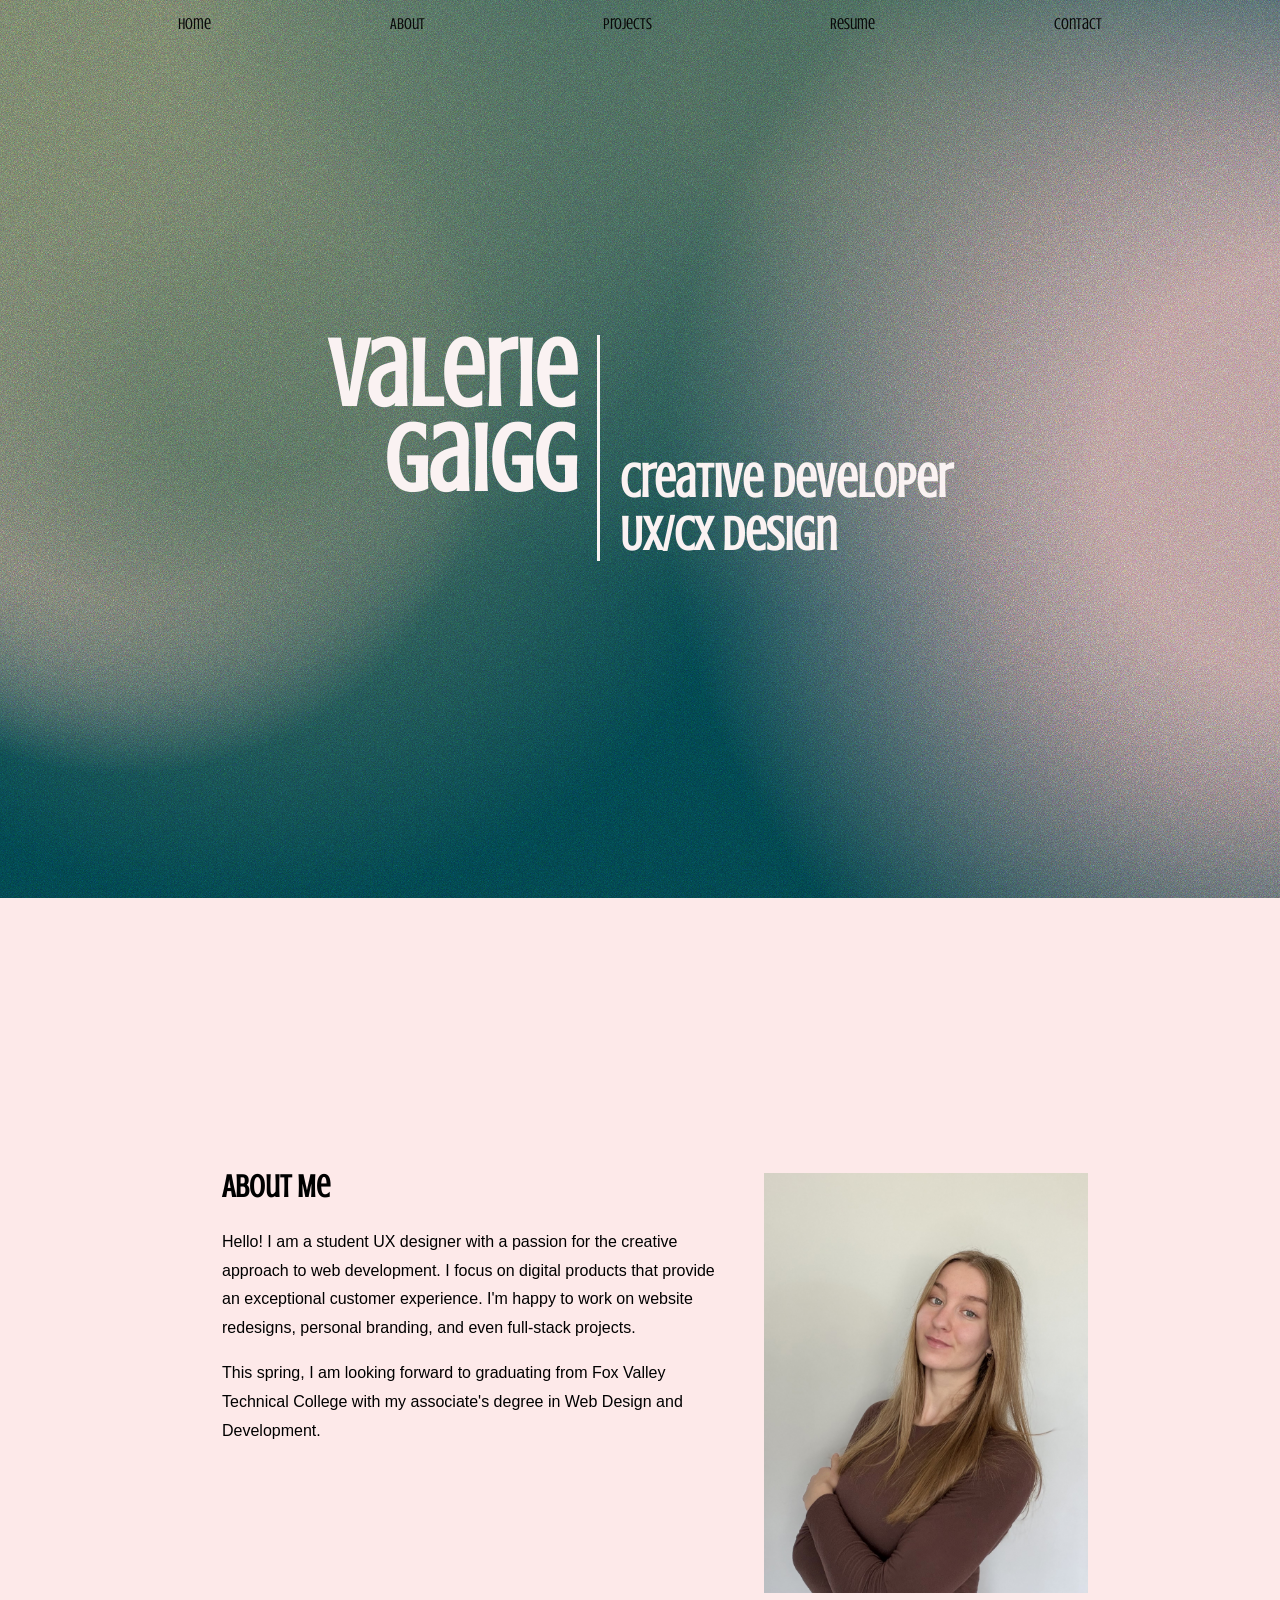
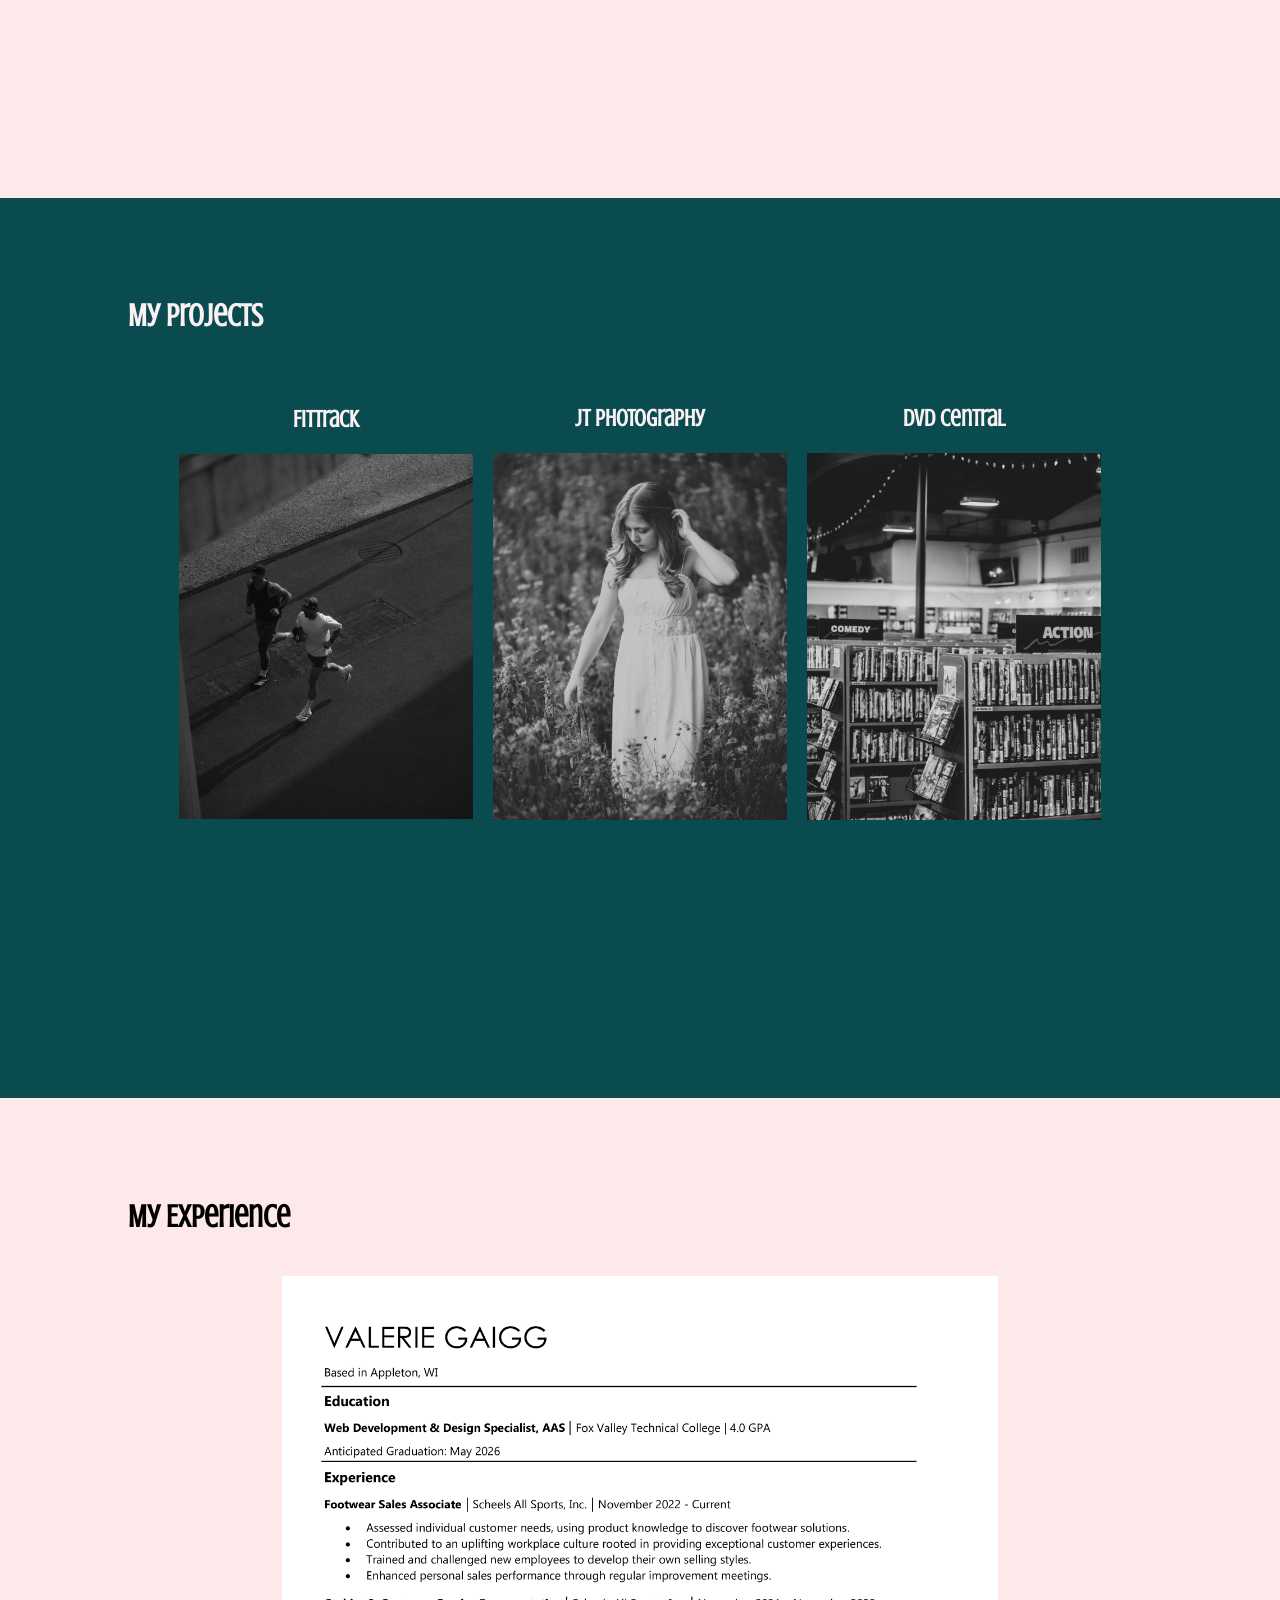
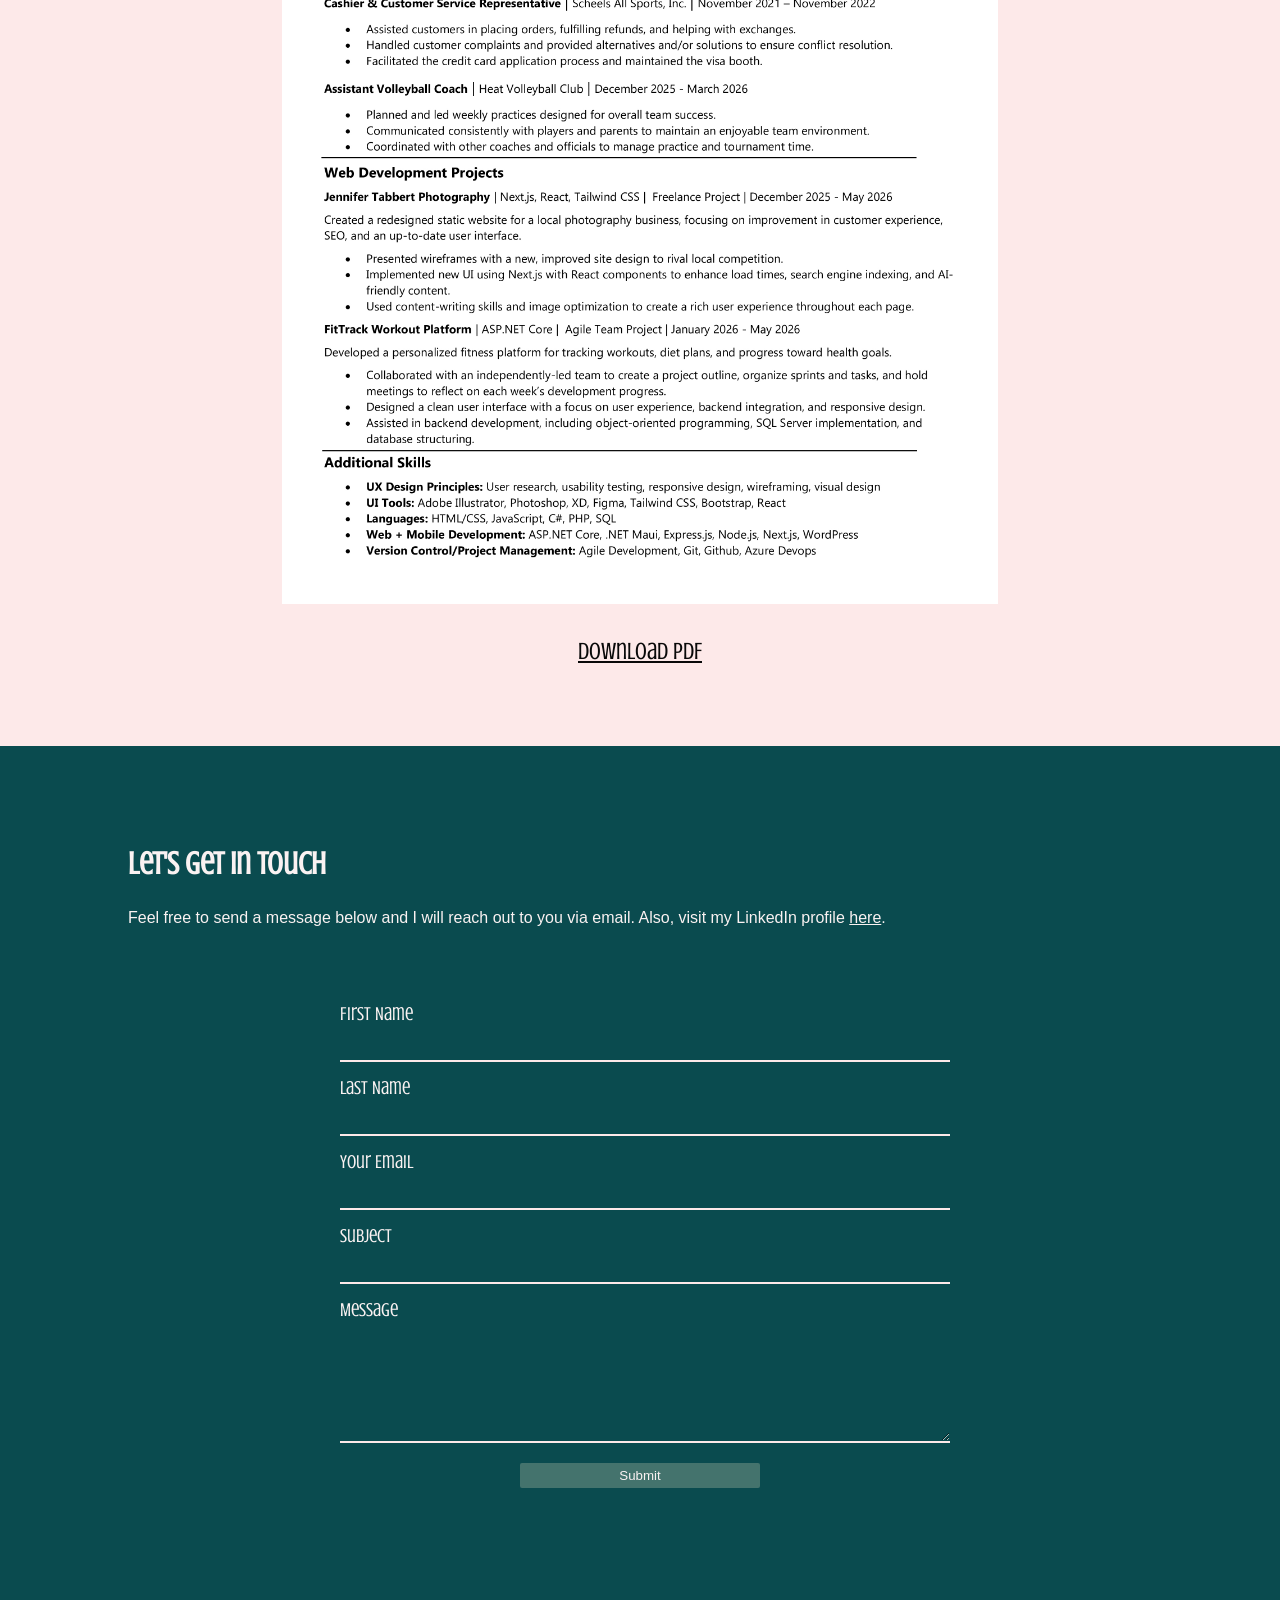
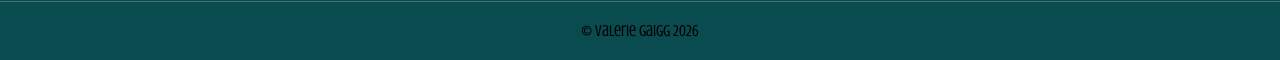
==== commit 313509ae: "hero alignment" ====
--- a/index.html
+++ b/index.html
@@ -17,8 +17,7 @@
                 <a href="#contact">Contact</a>
         </nav>
         <div id="hero" class="hero"> 
-        </div>
-        <div class="profile">
+            <div class="profile">
             <div>
                 <h1>Valerie</h1>
                 <h1>Gaigg</h1>
@@ -28,6 +27,8 @@
                 <h2>UX/CX Design</h2>
             </div>
         </div>
+        </div>
+        
         <div id="about" class="about">
             <div>
                 <h1>About Me</h1>
--- a/style.css
+++ b/style.css
@@ -55,13 +55,14 @@
 }
 
 .hero{
+    display: flex;
+    align-items: center;
+    justify-content: center;
     margin-top: -20px;
     width: 100%;
     height: 100vh;
 }
 .profile{
-    position: absolute;
-    top: 300px;
     color:rgb(250, 242, 242);
     display: flex;
     justify-content: center;
@@ -100,7 +101,7 @@
 .about img{
    margin-top: 275px;
    width: 350px;
-   height: 400px;
+   height: 420px;
     
 }
 .about div{
